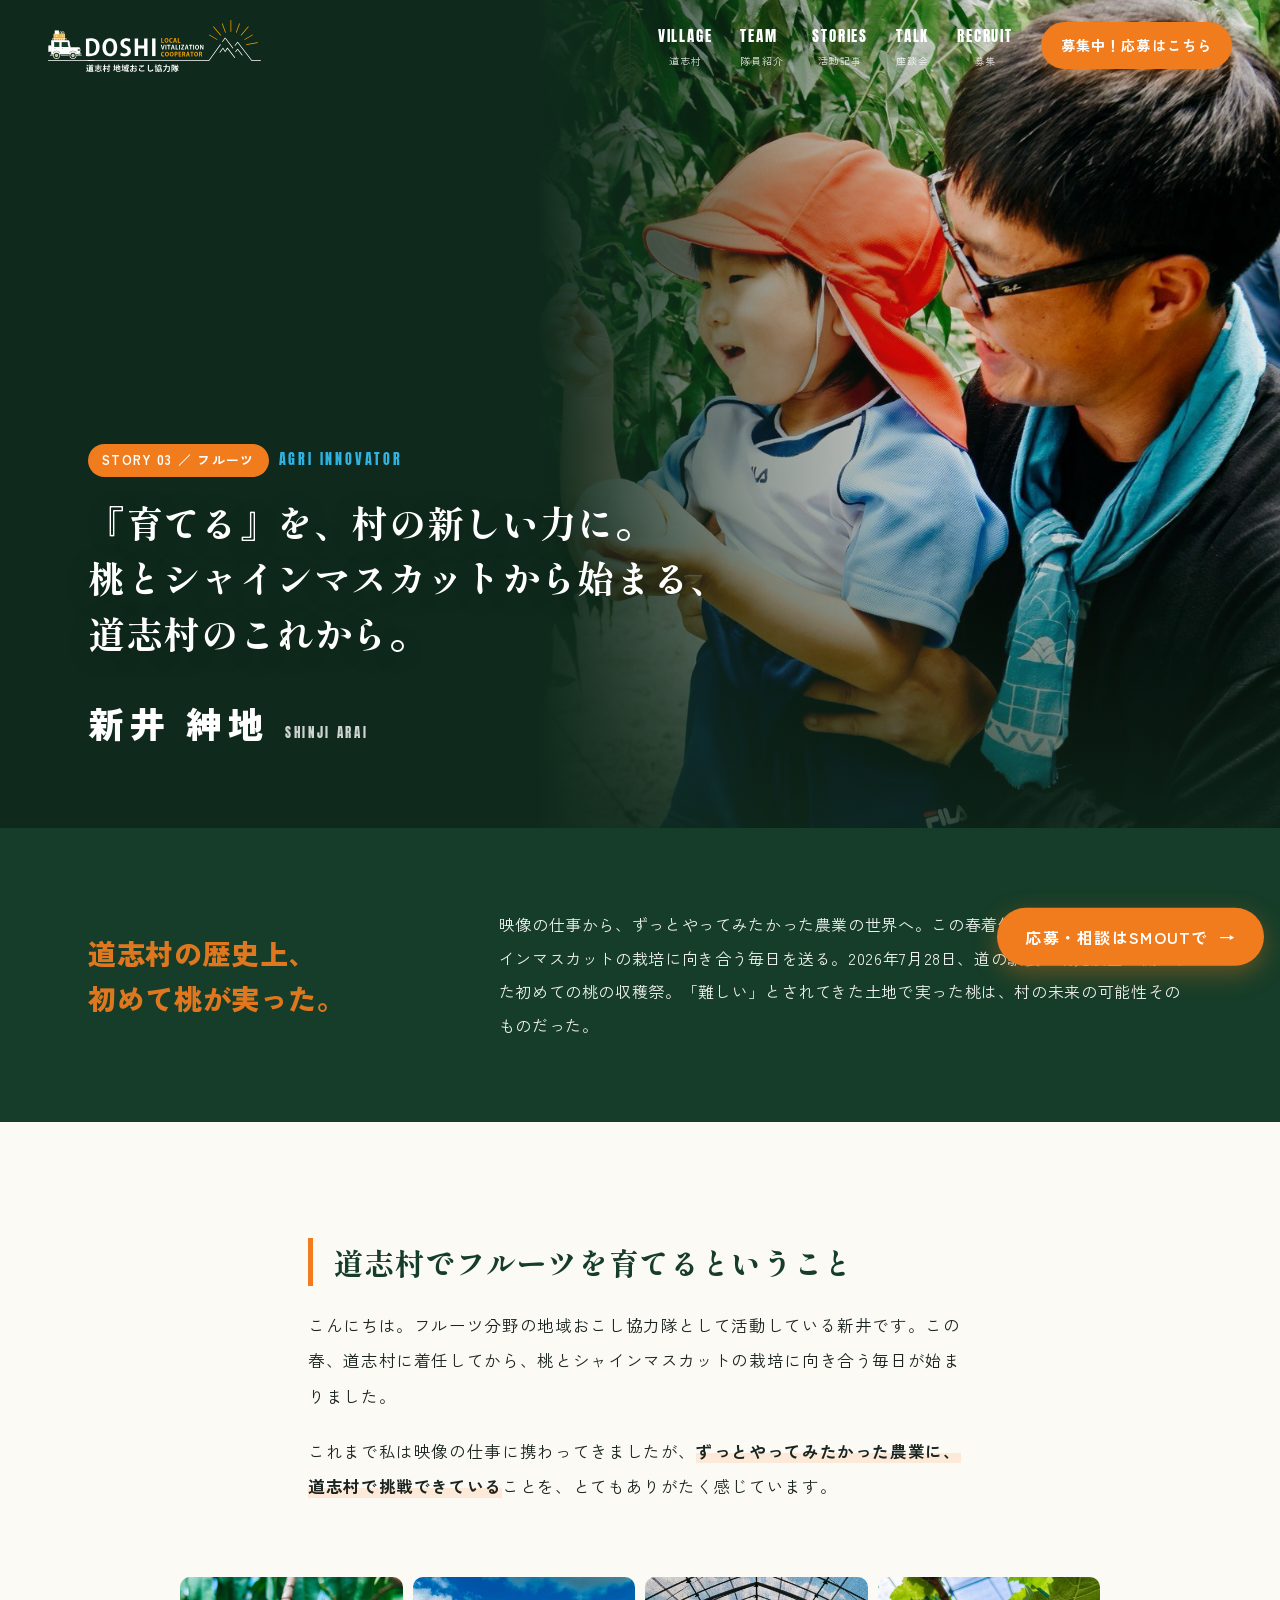
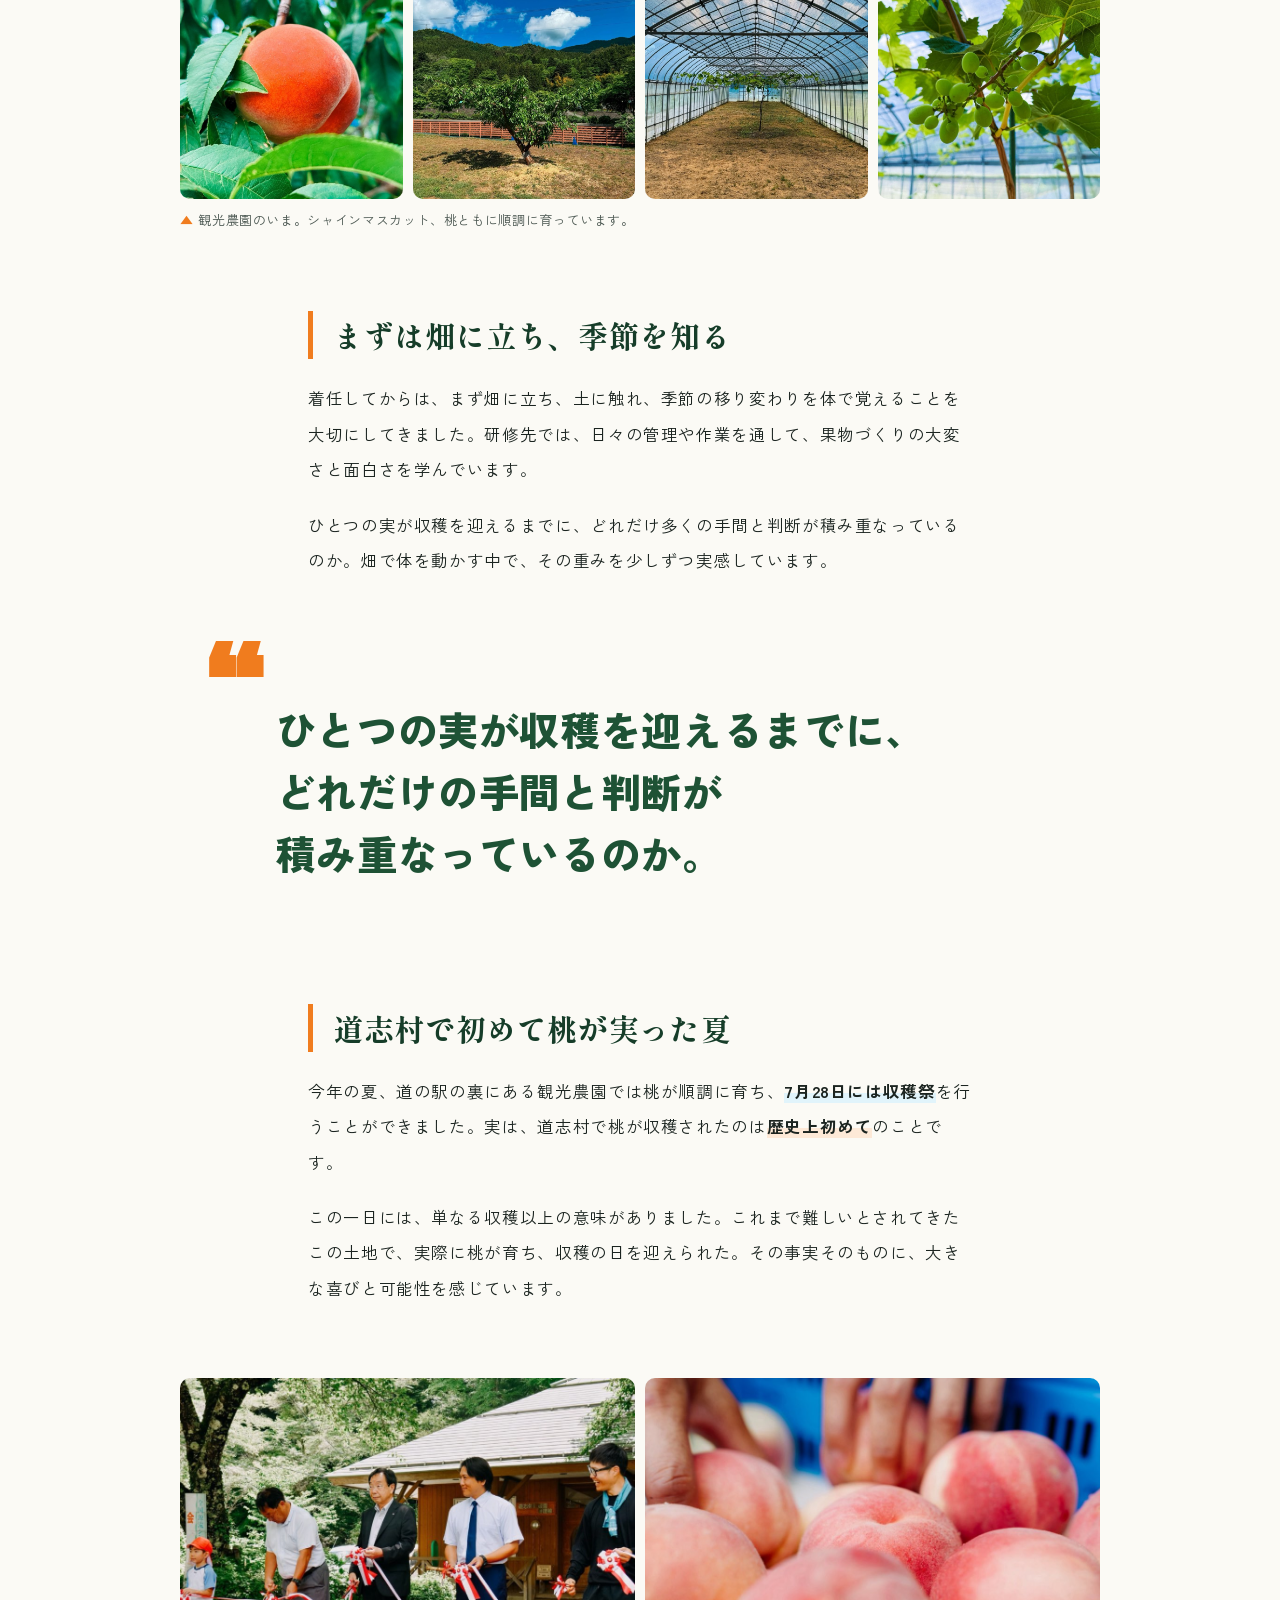
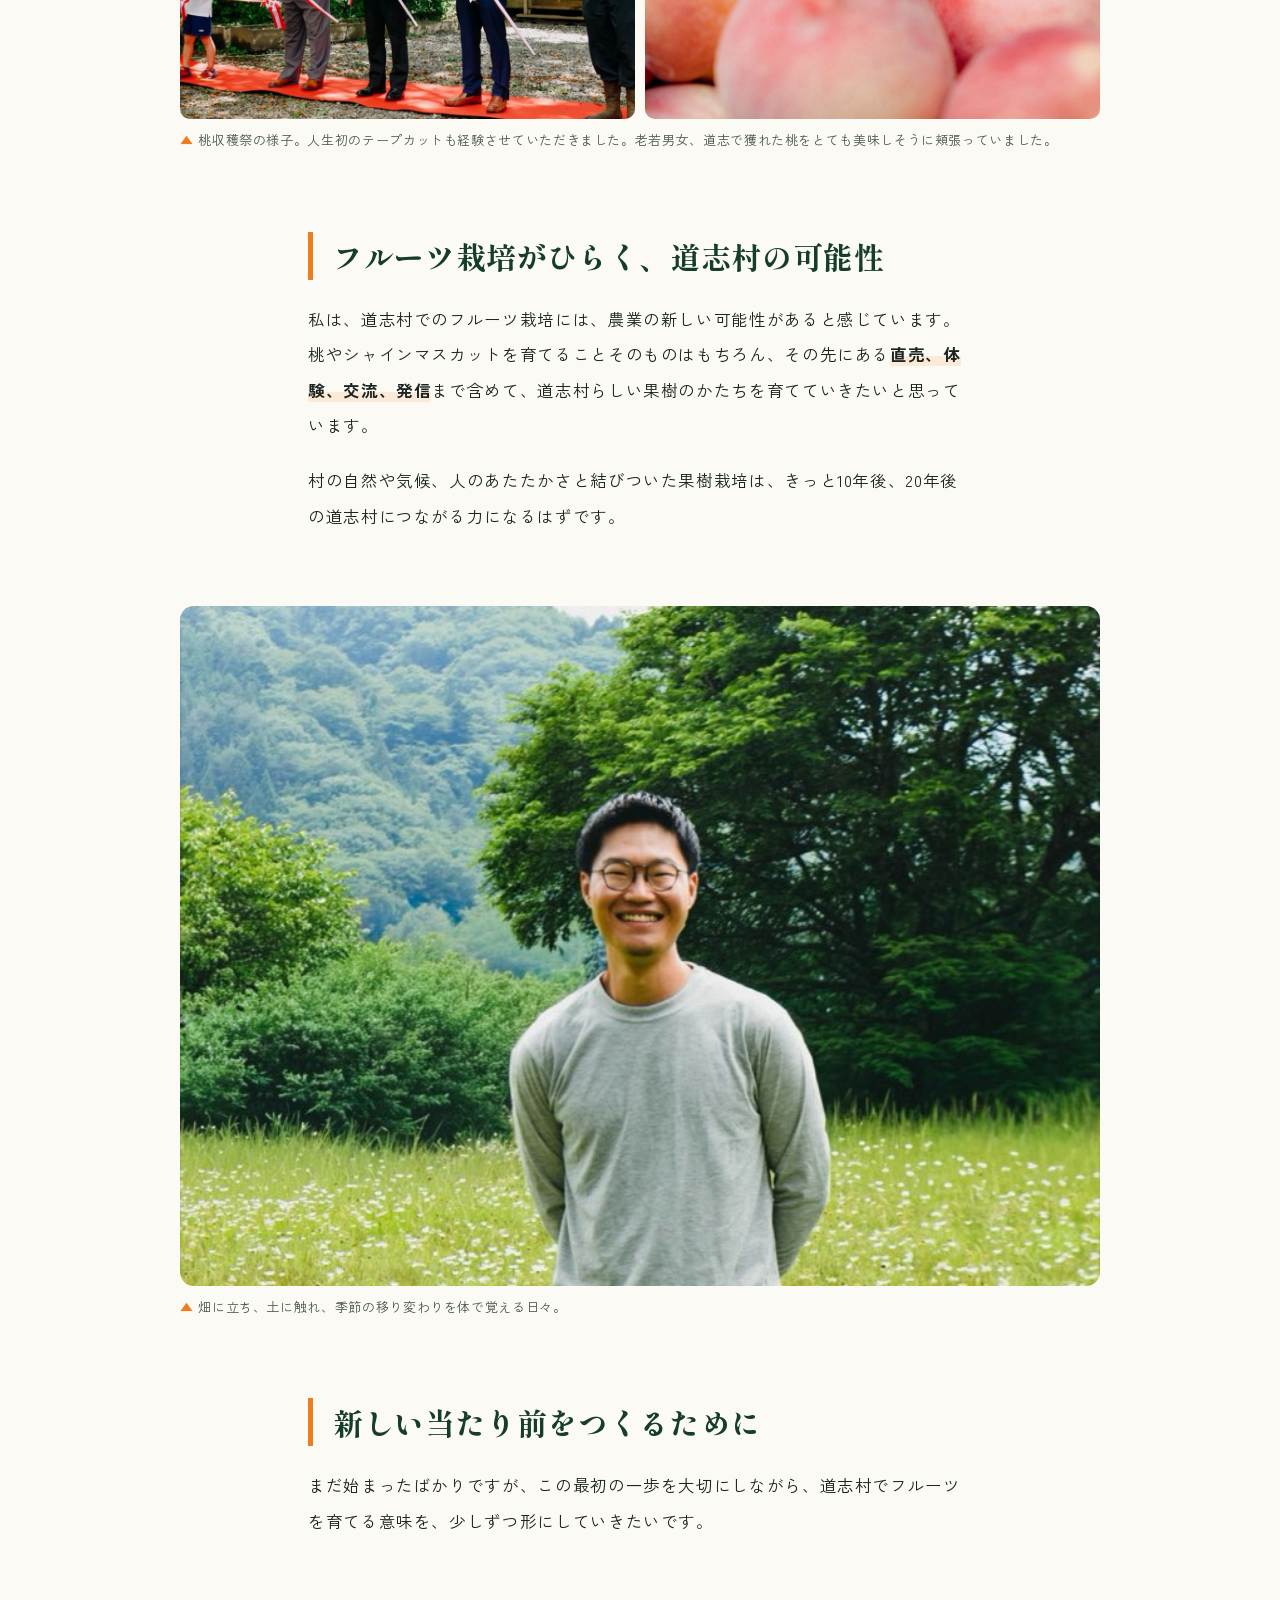
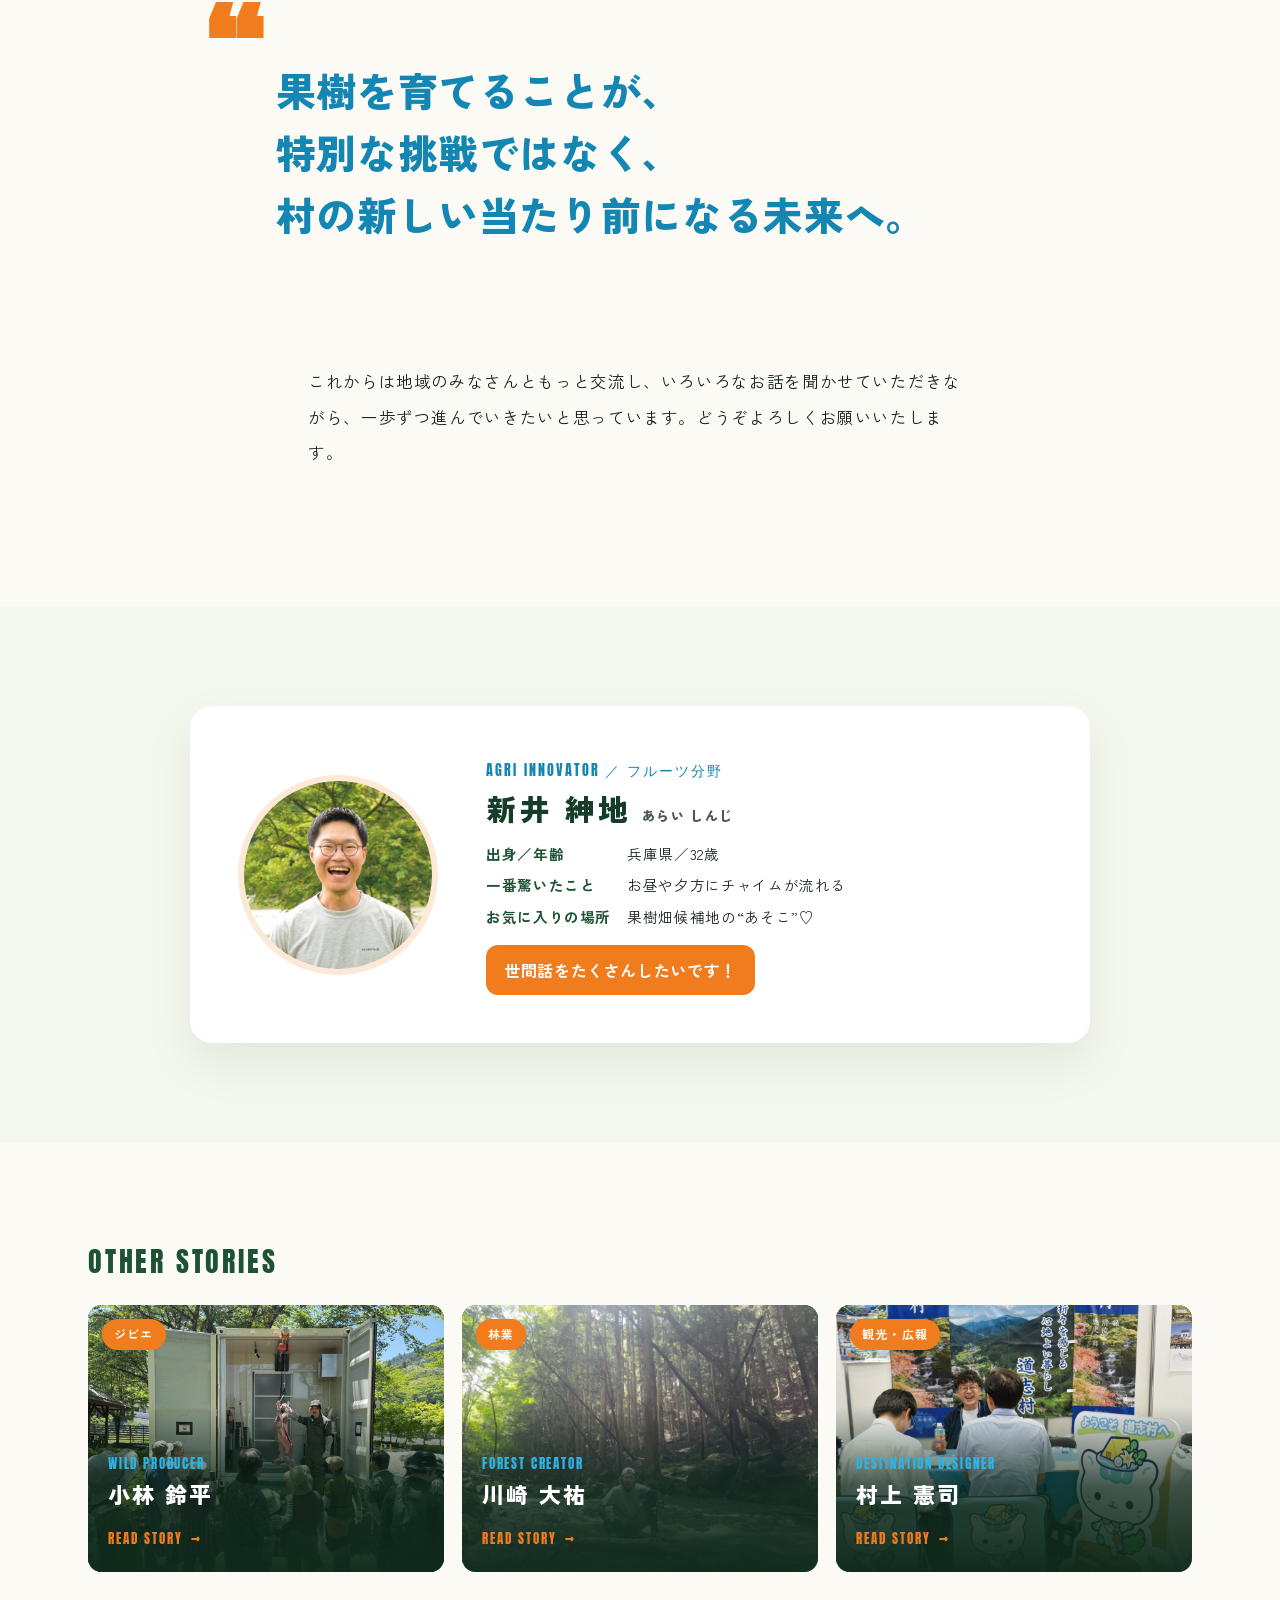
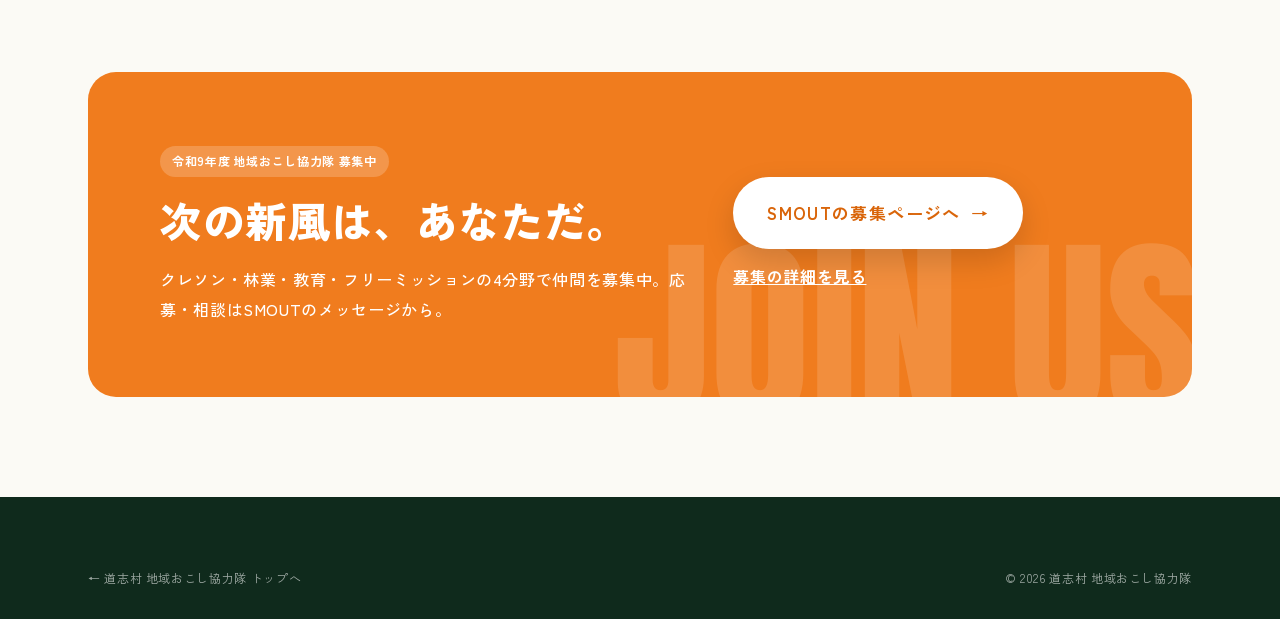
==== stories/arai.html @ e68f3089 "Initial commit" ====
<!doctype html>
<html lang="ja">
<head>
<meta charset="utf-8">
<meta name="viewport" content="width=device-width, initial-scale=1">
<title>『育てる』を、村の新しい力に。｜新井紳地｜道志村 地域おこし協力隊</title>
<meta name="description" content="フルーツ分野の地域おこし協力隊・新井紳地。道志村の歴史上初めて桃が実った夏と、果樹がひらく村のこれから。">
<meta property="og:image" content="../assets/img/ar-kid.jpg">
<link rel="icon" href="../assets/img/favicon.svg" type="image/svg+xml">
<link rel="icon" href="../assets/img/favicon-32.png" sizes="32x32" type="image/png">
<link rel="apple-touch-icon" href="../assets/img/apple-touch-icon.png">
<link rel="preconnect" href="https://fonts.googleapis.com">
<link rel="preconnect" href="https://fonts.gstatic.com" crossorigin>
<link href="https://fonts.googleapis.com/css2?family=Anton&family=Dela+Gothic+One&family=Shippori+Mincho+B1:wght@700;800&family=Zen+Kaku+Gothic+New:wght@400;500;700;900&display=swap" rel="stylesheet">
<link rel="stylesheet" href="../assets/css/style.css?v=24">
</head>
<body>

<header class="site-header">
  <a href="../index.html" class="logo" aria-label="道志村 地域おこし協力隊 トップへ">
    <img class="logo-img logo-white" src="../assets/img/logo-white.svg" alt="DOSHI 道志村 地域おこし協力隊"><img class="logo-img logo-color" src="../assets/img/logo.svg" alt="" aria-hidden="true">
  </a>
  <nav class="nav" aria-label="メインメニュー">
    <a class="nav-link" href="../index.html#village">VILLAGE<small>道志村</small></a>
    <a class="nav-link" href="../index.html#team">TEAM<small>隊員紹介</small></a>
    <a class="nav-link" href="../index.html#stories">STORIES<small>活動記事</small></a>
    <a class="nav-link" href="../index.html#talk">TALK<small>座談会</small></a>
    <a class="nav-link" href="../index.html#recruit">RECRUIT<small>募集</small></a>
    <a class="btn btn-orange btn-sm" href="https://smout.jp/plans/29653" target="_blank" rel="noopener">募集中！応募はこちら</a>
  </nav>
  <button class="nav-toggle" aria-label="メニューを開く" aria-expanded="false"><span></span><span></span><span></span></button>
</header>

<main>
  <section class="a-hero is-portrait">
    <img src="../assets/img/ar-kid.jpg" alt="桃の収穫祭で園児を抱っこし、一緒に桃を収穫する新井紳地" style="object-position:100% 30%">
    <div class="container">
      <div class="a-cat"><span>STORY 03 ／ フルーツ</span><em>AGRI INNOVATOR</em></div>
      <h1 class="a-title">『育てる』を、村の新しい力に。<br>桃とシャインマスカットから始まる、<br>道志村のこれから。</h1>
      <div class="a-name"><b>新井 紳地</b><small>SHINJI ARAI</small></div>
    </div>
  </section>

  <section class="a-lead">
    <div class="container">
      <p class="catch">道志村の歴史上、<br>初めて桃が実った。</p>
      <p>映像の仕事から、ずっとやってみたかった農業の世界へ。この春着任した新井は、桃とシャインマスカットの栽培に向き合う毎日を送る。2026年7月28日、道の駅裏の観光農園で開かれた初めての桃の収穫祭。「難しい」とされてきた土地で実った桃は、村の未来の可能性そのものだった。</p>
    </div>
  </section>

  <article class="a-body">
    <div class="a-wrap">
      <h2>道志村でフルーツを育てるということ</h2>
      <p>こんにちは。フルーツ分野の地域おこし協力隊として活動している新井です。この春、道志村に着任してから、桃とシャインマスカットの栽培に向き合う毎日が始まりました。</p>
      <p>これまで私は映像の仕事に携わってきましたが、<strong>ずっとやってみたかった農業に、道志村で挑戦できている</strong>ことを、とてもありがたく感じています。</p>

      <div class="a-grid">
        <div class="g g4">
          <img loading="lazy" src="../assets/img/ar-peach.jpg" alt="枝に実った桃">
          <img loading="lazy" src="../assets/img/ar-orchard.jpg" alt="観光農園の桃の木">
          <img loading="lazy" src="../assets/img/ar-house.jpg" alt="シャインマスカットのビニールハウス">
          <img loading="lazy" src="../assets/img/ar-grape.jpg" alt="青いシャインマスカットの房">
        </div>
        <figcaption>観光農園のいま。シャインマスカット、桃ともに順調に育っています。</figcaption>
      </div>

      <h2>まずは畑に立ち、季節を知る</h2>
      <p>着任してからは、まず畑に立ち、土に触れ、季節の移り変わりを体で覚えることを大切にしてきました。研修先では、日々の管理や作業を通して、果物づくりの大変さと面白さを学んでいます。</p>
      <p>ひとつの実が収穫を迎えるまでに、どれだけ多くの手間と判断が積み重なっているのか。畑で体を動かす中で、その重みを少しずつ実感しています。</p>

      <p class="pull">ひとつの実が収穫を迎えるまでに、<br>どれだけの手間と判断が<br>積み重なっているのか。</p>

      <h2>道志村で初めて桃が実った夏</h2>
      <p>今年の夏、道の駅の裏にある観光農園では桃が順調に育ち、<span class="blue-mark">7月28日には収穫祭</span>を行うことができました。実は、道志村で桃が収穫されたのは<strong>歴史上初めて</strong>のことです。</p>
      <p>この一日には、単なる収穫以上の意味がありました。これまで難しいとされてきたこの土地で、実際に桃が育ち、収穫の日を迎えられた。その事実そのものに、大きな喜びと可能性を感じています。</p>

      <div class="a-grid">
        <div class="g g2">
          <img loading="lazy" src="../assets/img/ar-tape.jpg" alt="桃収穫祭のテープカット">
          <img loading="lazy" src="../assets/img/ar-peaches.jpg" alt="収穫された桃">
        </div>
        <figcaption>桃収穫祭の様子。人生初のテープカットも経験させていただきました。老若男女、道志で獲れた桃をとても美味しそうに頬張っていました。</figcaption>
      </div>

      <h2>フルーツ栽培がひらく、道志村の可能性</h2>
      <p>私は、道志村でのフルーツ栽培には、農業の新しい可能性があると感じています。桃やシャインマスカットを育てることそのものはもちろん、その先にある<strong>直売、体験、交流、発信</strong>まで含めて、道志村らしい果樹のかたちを育てていきたいと思っています。</p>
      <p>村の自然や気候、人のあたたかさと結びついた果樹栽培は、きっと10年後、20年後の道志村につながる力になるはずです。</p>

      <figure class="a-fig">
        <img loading="lazy" src="../assets/img/ar-field.jpg" alt="草原に立ち笑顔を見せる新井" style="object-position:50% 4%">
        <figcaption>畑に立ち、土に触れ、季節の移り変わりを体で覚える日々。</figcaption>
      </figure>

      <h2>新しい当たり前をつくるために</h2>
      <p>まだ始まったばかりですが、この最初の一歩を大切にしながら、道志村でフルーツを育てる意味を、少しずつ形にしていきたいです。</p>

      <p class="pull blue">果樹を育てることが、<br>特別な挑戦ではなく、<br>村の新しい当たり前になる未来へ。</p>

      <p>これからは地域のみなさんともっと交流し、いろいろなお話を聞かせていただきながら、一歩ずつ進んでいきたいと思っています。どうぞよろしくお願いいたします。</p>
    </div>
  </article>

  <section class="a-profile">
    <div class="container">
      <div class="a-profile-card reveal">
        <img loading="lazy" src="../assets/img/p-arai.jpg" alt="新井紳地">
        <div>
          <span class="role">AGRI INNOVATOR ／ フルーツ分野</span>
          <h3>新井 紳地<small>あらい しんじ</small></h3>
          <dl>
            <dt>出身／年齢</dt><dd>兵庫県／32歳</dd>
            <dt>一番驚いたこと</dt><dd>お昼や夕方にチャイムが流れる</dd>
            <dt>お気に入りの場所</dt><dd>果樹畑候補地の“あそこ”♡</dd>
          </dl>
          <span class="msg">世間話をたくさんしたいです！</span>
        </div>
      </div>
    </div>
  </section>

  <section class="a-next">
    <div class="container">
      <h2>OTHER STORIES</h2>
      <div class="a-next-grid">
        <a class="member" href="kobayashi.html"><div class="member-photo"><img loading="lazy" src="../assets/img/kb-tour.jpg" alt=""></div><span class="member-field">ジビエ</span><div class="member-info"><div class="member-role">WILD PRODUCER</div><h3 class="member-name" style="font-size:22px">小林 鈴平</h3><span class="member-more">READ STORY</span></div></a>
        <a class="member" href="kawasaki.html"><div class="member-photo"><img loading="lazy" src="../assets/img/kw-river.jpg" alt=""></div><span class="member-field">林業</span><div class="member-info"><div class="member-role">FOREST CREATOR</div><h3 class="member-name" style="font-size:22px">川崎 大祐</h3><span class="member-more">READ STORY</span></div></a>
        <a class="member" href="murakami.html"><div class="member-photo"><img loading="lazy" src="../assets/img/mk-booth.jpg" alt=""></div><span class="member-field">観光・広報</span><div class="member-info"><div class="member-role">DESTINATION DESIGNER</div><h3 class="member-name" style="font-size:22px">村上 憲司</h3><span class="member-more">READ STORY</span></div></a>
      </div>
      <div class="cta">
        <div>
          <span class="smout-chip">令和9年度 地域おこし協力隊 募集中</span>
          <h2 style="margin-top:14px">次の新風は、あなただ。</h2>
          <p>クレソン・林業・教育・フリーミッションの4分野で仲間を募集中。応募・相談はSMOUTのメッセージから。</p>
        </div>
        <div class="cta-actions">
          <a class="btn btn-white" href="https://smout.jp/plans/29653" target="_blank" rel="noopener">SMOUTの募集ページへ <span class="arrow">→</span></a>
          <a href="../index.html#recruit" style="font-weight:700;text-decoration:underline">募集の詳細を見る</a>
        </div>
      </div>
    </div>
  </section>
</main>

<footer class="site-footer">
  <div class="container">
    <div class="copy" style="margin-top:0;border-top:0;padding-top:0"><a href="../index.html">← 道志村 地域おこし協力隊 トップへ</a><span>&copy; 2026 道志村 地域おこし協力隊</span></div>
  </div>
</footer>

<a class="btn btn-orange float-cta" href="https://smout.jp/plans/29653" target="_blank" rel="noopener">応募・相談はSMOUTで <span class="arrow">→</span></a>
<script src="../assets/js/main.js?v=2"></script>
</body>
</html>
---- assets/css/style.css ----
/* ==========================================================
   道志村 地域おこし協力隊 — DOSHI LOCAL VITALIZATION COOPERATOR
   Main: forest green / Accent: orange / Point: water blue
   ========================================================== */
:root {
  --green-900: #0f2a1c;
  --green-800: #163d29;
  --green-700: #1e5235;
  --green-600: #2a6b45;
  --green-400: #6fa45a;
  --green-100: #e8f0e1;
  --green-50: #f4f8ef;
  --orange: #f07c1e;
  --orange-dark: #d9650a;
  --orange-soft: #fde9d7;
  --blue: #2fb3e3;
  --blue-dark: #1386b3;
  --blue-soft: #e1f4fb;
  --ink: #1b2420;
  --ink-soft: #4b5751;
  --paper: #fbfaf5;
  --white: #ffffff;
  --line: rgba(30, 82, 53, 0.15);

  --ff-body: "Zen Kaku Gothic New", "Hiragino Sans", "Noto Sans JP", sans-serif;
  --ff-impact: "Dela Gothic One", "Zen Kaku Gothic New", sans-serif;
  --ff-heavy: "Zen Kaku Gothic New", "Hiragino Sans", sans-serif;
  --ff-mincho: "Shippori Mincho B1", "Hiragino Mincho ProN", serif;
  --ff-en: "Anton", "Oswald", Impact, sans-serif;

  --max: 1200px;
  --gutter: clamp(16px, 4vw, 48px);
  --radius: 14px;
}

*, *::before, *::after { box-sizing: border-box; }
html { scroll-behavior: smooth; -webkit-text-size-adjust: 100%; }
body {
  margin: 0;
  font-family: var(--ff-body);
  color: var(--ink);
  background: var(--paper);
  line-height: 1.9;
  font-size: 16px;
  letter-spacing: 0.04em;
  overflow-x: hidden;
}
img { max-width: 100%; display: block; }
a { color: inherit; text-decoration: none; }
p { margin: 0 0 1.2em; }
h1, h2, h3, h4 { margin: 0; line-height: 1.35; font-weight: 700; word-break: auto-phrase; }
.sr-only { position: absolute; width: 1px; height: 1px; overflow: hidden; clip: rect(0 0 0 0); }

.container { width: 100%; max-width: var(--max); margin: 0 auto; padding: 0 var(--gutter); }

/* ---------- Header ---------- */
.site-header {
  position: fixed; inset: 0 0 auto 0; z-index: 50;
  display: flex; align-items: center; justify-content: space-between;
  padding: 18px var(--gutter);
  color: var(--white);
  transition: background .35s, padding .35s, color .35s, box-shadow .35s;
}
.site-header.is-solid, .site-header.is-light {
  background: rgba(251, 250, 245, 0.94);
  backdrop-filter: blur(10px);
  color: var(--green-800);
  padding-top: 10px; padding-bottom: 10px;
  box-shadow: 0 1px 0 var(--line);
}
.logo { display: flex; align-items: center; gap: 10px; line-height: 1; }
.logo-img { height: 52px; width: auto; flex: none; transition: height .35s; }
.logo-color { display: none; }
.site-header.is-solid .logo-white { display: none; }
.site-header.is-solid .logo-color { display: block; }
.site-header.is-solid .logo-img { height: 44px; }
.nav-open .site-header .logo-white { display: block; }
.nav-open .site-header .logo-color { display: none; }
.site-footer .logo-img { height: 64px; }

.nav { display: flex; align-items: center; gap: 28px; }
.nav a.nav-link {
  font-family: var(--ff-en); font-size: 15px; letter-spacing: 0.12em; position: relative; padding: 4px 0;
}
.nav a.nav-link small { display: block; font-family: var(--ff-body); font-size: 10px; letter-spacing: 0.1em; opacity: .8; text-align: center; }
.nav a.nav-link::after {
  content: ""; position: absolute; left: 0; right: 0; bottom: -2px; height: 2px;
  background: var(--orange); transform: scaleX(0); transition: transform .3s; transform-origin: left;
}
.nav a.nav-link:hover::after { transform: scaleX(1); }

.btn {
  display: inline-flex; align-items: center; justify-content: center; gap: 10px;
  font-weight: 700; letter-spacing: 0.08em; border-radius: 999px;
  padding: 14px 28px; transition: transform .25s, background .25s, box-shadow .25s; cursor: pointer; border: 0;
}
.btn-orange { background: var(--orange); color: var(--white); box-shadow: 0 8px 24px rgba(240, 124, 30, .35); }
.btn-orange:hover { background: var(--orange-dark); transform: translateY(-2px); }
.btn-ghost { border: 2px solid currentColor; }
.btn-ghost:hover { background: rgba(255,255,255,.12); transform: translateY(-2px); }
.btn-sm { padding: 10px 20px; font-size: 14px; }
.btn .arrow { transition: transform .25s; }
.btn:hover .arrow { transform: translateX(4px); }

.nav-toggle { display: none; background: none; border: 0; color: inherit; width: 44px; height: 44px; position: relative; cursor: pointer; }
.nav-toggle span { position: absolute; left: 10px; right: 10px; height: 2px; background: currentColor; transition: transform .3s, opacity .3s; }
.nav-toggle span:nth-child(1) { top: 15px; }
.nav-toggle span:nth-child(2) { top: 21px; }
.nav-toggle span:nth-child(3) { top: 27px; }
.nav-open .nav-toggle span:nth-child(1) { transform: translateY(6px) rotate(45deg); }
.nav-open .nav-toggle span:nth-child(2) { opacity: 0; }
.nav-open .nav-toggle span:nth-child(3) { transform: translateY(-6px) rotate(-45deg); }

/* ---------- Hero ---------- */
.hero {
  position: relative; min-height: 100vh; min-height: 100svh; color: var(--white);
  display: flex; align-items: flex-end; overflow: hidden; background: var(--green-900);
}
.hero-bg { position: absolute; inset: 0; }
.hero-bg img { width: 100%; height: 100%; object-fit: cover; object-position: 50% 40%; transform: scale(1.08); animation: heroZoom 14s ease-out forwards; }
@keyframes heroZoom { to { transform: scale(1); } }
@media (min-width: 901px) {
  .hero-bg { left: 0; right: -24%; }
  .hero-bg img { object-position: 50% 30%; }
}
.hero::after {
  content: ""; position: absolute; inset: 0;
  background:
    linear-gradient(90deg, rgba(15,42,28,.9) 0%, rgba(15,42,28,.55) 30%, rgba(15,42,28,0) 55%),
    linear-gradient(180deg, rgba(15,42,28,.55) 0%, rgba(15,42,28,0) 28%),
    linear-gradient(0deg, rgba(15,42,28,.92) 0%, rgba(15,42,28,.35) 45%, rgba(15,42,28,0) 70%);
}
.hero-inner { position: relative; z-index: 2; width: 100%; max-width: var(--max); margin: 0 auto; padding: 0 var(--gutter) clamp(56px, 9vh, 110px); }
.hero-eyebrow { display: inline-flex; align-items: center; gap: 12px; font-family: var(--ff-en); letter-spacing: .2em; font-size: 14px; color: var(--white); margin-bottom: 18px; }
.hero-eyebrow::before { content: ""; width: 40px; height: 2px; background: var(--orange); }
.hero-title {
  font-family: var(--ff-impact); font-weight: 400;
  font-size: clamp(48px, 9vw, 124px); line-height: 1.05; letter-spacing: 0.02em;
  text-shadow: 0 4px 30px rgba(0,0,0,.35);
}
.hero-title .accent { color: var(--orange); }
.hero-title .line { display: block; overflow: hidden; }
.hero-title .line > span { display: inline-block; transform: translateY(110%); animation: lineUp 1s cubic-bezier(.2,.8,.2,1) forwards; }
.hero-title .line:nth-child(2) > span { animation-delay: .15s; }
@keyframes lineUp { to { transform: translateY(0); } }
.hero-lead { margin-top: 22px; font-size: clamp(15px, 1.6vw, 19px); font-weight: 700; max-width: 640px; line-height: 2; opacity: 0; animation: fadeIn 1s .7s forwards; }
.hero-actions { margin-top: 30px; display: flex; flex-wrap: wrap; gap: 14px; opacity: 0; animation: fadeIn 1s .9s forwards; }
@keyframes fadeIn { to { opacity: 1; } }
.hero-roles {
  position: absolute; right: var(--gutter); top: 50%; transform: translateY(-50%); z-index: 2;
  writing-mode: vertical-rl; font-family: var(--ff-en); letter-spacing: .3em; font-size: 13px; opacity: .85;
}
.hero-scroll {
  position: absolute; left: 50%; bottom: 18px; z-index: 2; transform: translateX(-50%);
  font-family: var(--ff-en); font-size: 11px; letter-spacing: .3em; display: flex; flex-direction: column; align-items: center; gap: 8px; opacity: .8;
}
.hero-scroll::after { content: ""; width: 1px; height: 42px; background: linear-gradient(var(--white), transparent); animation: scrollLine 2s infinite; transform-origin: top; }
@keyframes scrollLine { 0% { transform: scaleY(0); } 50% { transform: scaleY(1); } 100% { transform: scaleY(1); opacity: 0; } }

/* ---------- Marquee ---------- */
.marquee { background: var(--orange); color: var(--white); overflow: hidden; padding: 14px 0; white-space: nowrap; }
.marquee-track { display: inline-flex; gap: 48px; animation: marquee 30s linear infinite; font-family: var(--ff-en); font-size: clamp(22px, 3vw, 34px); letter-spacing: .08em; }
.marquee-track span { display: inline-flex; align-items: center; gap: 48px; }
.marquee-track span::after { content: "✦"; font-size: .6em; color: var(--green-800); }
@keyframes marquee { to { transform: translateX(-50%); } }

/* ---------- Section commons ---------- */
.section { padding: clamp(80px, 12vw, 160px) 0; position: relative; }
.section-dark { background: var(--green-800); color: var(--white); }
.section-green { background: var(--green-50); }
.sec-head { margin-bottom: clamp(40px, 6vw, 72px); }
.sec-label {
  font-family: var(--ff-en); font-size: clamp(56px, 11vw, 150px); line-height: .9; letter-spacing: .02em;
  color: transparent; -webkit-text-stroke: 1.5px var(--green-600); display: block; margin-bottom: 10px;
}
.section-dark .sec-label { -webkit-text-stroke-color: rgba(255,255,255,.4); }
.sec-title { font-family: var(--ff-impact); font-weight: 400; font-size: clamp(26px, 4vw, 46px); line-height: 1.4; }
.sec-title em { font-style: normal; color: var(--orange); }
.sec-title .blue { color: var(--blue); }
.sec-desc { margin-top: 18px; max-width: 720px; color: var(--ink-soft); font-size: 16px; }
.section-dark .sec-desc, .team-section .sec-desc, .talk .sec-desc { color: rgba(255,255,255,.85); }
.team-section .sec-label, .talk .sec-label { -webkit-text-stroke-color: rgba(111,164,90,.6); }

/* reveal */
.reveal { opacity: 0; transform: translateY(40px); transition: opacity 1s cubic-bezier(.2,.8,.2,1), transform 1s cubic-bezier(.2,.8,.2,1); }
.reveal.is-in { opacity: 1; transform: none; }
.reveal-d1 { transition-delay: .1s; } .reveal-d2 { transition-delay: .2s; } .reveal-d3 { transition-delay: .3s; }

/* ---------- Intro / Concept ---------- */
.concept { display: grid; grid-template-columns: 1.1fr 1fr; gap: clamp(32px, 6vw, 90px); align-items: center; }
.concept-photo { position: relative; }
.concept-photo img { border-radius: var(--radius); aspect-ratio: 4/5; object-fit: cover; width: 100%; }
.concept-photo .tag {
  position: absolute; left: -14px; bottom: 30px; background: var(--blue); color: var(--white);
  font-family: var(--ff-en); letter-spacing: .12em; padding: 10px 18px; font-size: 15px; border-radius: 4px;
}
.concept-text .big { font-family: var(--ff-mincho); font-weight: 800; font-size: clamp(22px, 2.5vw, 32px); line-height: 1.7; margin-bottom: 28px; color: var(--green-800); }
.concept-text .big .hl { background: linear-gradient(transparent 62%, var(--orange-soft) 62%); }

/* ---------- Numbers ---------- */
.numbers { display: grid; grid-template-columns: repeat(3, 1fr); gap: 2px; margin-top: clamp(56px, 8vw, 96px); background: var(--line); border-radius: var(--radius); overflow: hidden; }
.num { background: var(--white); padding: 34px 24px; text-align: center; }
.num-val { font-family: var(--ff-en); font-size: clamp(44px, 6vw, 72px); line-height: 1; color: var(--green-700); }
.num-val small { font-family: var(--ff-body); font-weight: 700; font-size: .3em; margin-left: 4px; color: var(--ink); }
.num-val.blue { color: var(--blue); }
.num-val.orange { color: var(--orange); }
.num-label { margin-top: 10px; font-weight: 700; font-size: 14px; }
.num-note { font-size: 12px; color: var(--ink-soft); line-height: 1.6; margin-top: 4px; }

/* ---------- Charm cards ---------- */
.charms { display: grid; grid-template-columns: repeat(4, 1fr); gap: 18px; }
.charm { position: relative; border-radius: var(--radius); overflow: hidden; aspect-ratio: 3/4.2; color: var(--white); isolation: isolate; }
.charm img { position: absolute; inset: 0; width: 100%; height: 100%; object-fit: cover; transition: transform 1.2s cubic-bezier(.2,.8,.2,1); z-index: -2; }
.charm::after { content: ""; position: absolute; inset: 0; background: linear-gradient(0deg, rgba(10,30,20,.9), rgba(10,30,20,0) 60%); z-index: -1; }
.charm:hover img { transform: scale(1.08); }
.charm-body { position: absolute; left: 0; right: 0; bottom: 0; padding: 22px; }
.charm-no { font-family: var(--ff-en); color: var(--orange); letter-spacing: .1em; font-size: 14px; }
.charm h3 { font-family: var(--ff-heavy); font-weight: 900; font-size: 22px; margin: 4px 0 8px; }
.charm p { font-size: 13px; line-height: 1.75; margin: 0; opacity: .9; }
.charm.is-water .charm-no { color: var(--blue); }

/* ---------- Program (協力隊とは) ---------- */
.about-program { display: grid; grid-template-columns: 1fr 1fr; gap: 40px; align-items: center; background: var(--white); border-radius: 20px; padding: clamp(28px, 5vw, 56px); border: 1px solid var(--line); margin-top: clamp(56px, 8vw, 90px); }
.about-program h3 { font-family: var(--ff-heavy); font-weight: 900; font-size: clamp(22px, 2.6vw, 30px); color: var(--green-700); margin-bottom: 16px; }
.about-program ul { list-style: none; padding: 0; margin: 0; display: grid; gap: 12px; }
.about-program li { display: flex; gap: 14px; align-items: flex-start; background: var(--green-50); padding: 14px 18px; border-radius: 10px; font-size: 15px; line-height: 1.7; }
.about-program li b { font-family: var(--ff-en); color: var(--orange); font-size: 22px; line-height: 1; flex: none; width: 34px; }

/* ---------- Team ---------- */
.team-section { background: var(--green-900); color: var(--white); overflow: hidden; }
.team-grid { display: grid; grid-template-columns: repeat(4, 1fr); gap: 18px; }
.member {
  position: relative; border-radius: var(--radius); overflow: hidden; background: var(--green-800); color: var(--white); isolation: isolate; display: block;
  transition: transform .5s cubic-bezier(.2,.8,.2,1);
}
.member:hover { transform: translateY(-8px); }
.member-photo { aspect-ratio: 3/4; overflow: hidden; position: relative; }
.member-photo img { width: 100%; height: 100%; object-fit: cover; transition: transform 1s cubic-bezier(.2,.8,.2,1), filter .6s; filter: saturate(.92); }
.member:hover .member-photo img { transform: scale(1.06); filter: saturate(1.1); }
.member-photo::after { content: ""; position: absolute; inset: 0; background: linear-gradient(0deg, rgba(15,42,28,.98) 0%, rgba(15,42,28,.75) 32%, rgba(15,42,28,0) 62%); }
.member-field {
  position: absolute; top: 14px; left: 14px; z-index: 2; background: var(--orange); color: var(--white);
  font-size: 12px; font-weight: 700; padding: 4px 12px; border-radius: 999px; letter-spacing: .1em;
}
.member-info { position: absolute; left: 0; right: 0; bottom: 0; z-index: 2; padding: 20px; }
.member-role { font-family: var(--ff-en); font-size: 13px; letter-spacing: .14em; color: var(--blue); }
.member-name { font-family: var(--ff-heavy); font-weight: 900; font-size: 30px; margin: 2px 0 6px; letter-spacing: .1em; }
.member-name small { display: block; font-family: var(--ff-en); font-size: 12px; letter-spacing: .2em; opacity: .7; }
.member-catch { font-size: 13px; line-height: 1.7; opacity: .9; margin: 0; }
.member-more { margin-top: 12px; display: inline-flex; gap: 8px; align-items: center; font-family: var(--ff-en); letter-spacing: .15em; font-size: 13px; color: var(--orange); }
.member-more::after { content: "→"; transition: transform .3s; }
.member:hover .member-more::after { transform: translateX(6px); }
.team-band { margin-top: clamp(48px, 6vw, 80px); position: relative; border-radius: 20px; overflow: hidden; }
.team-band img { width: 100%; aspect-ratio: 21/9; object-fit: cover; }
.team-band figcaption { position: absolute; left: 0; bottom: 0; right: 0; padding: 28px; background: linear-gradient(0deg, rgba(15,42,28,.9), transparent); font-weight: 700; }

/* ---------- Profiles (Meet the team table) ---------- */
.profiles { margin-top: clamp(48px, 6vw, 80px); display: grid; grid-template-columns: repeat(2, 1fr); gap: 18px; }
.profile-card { background: rgba(255,255,255,.05); border: 1px solid rgba(255,255,255,.12); border-radius: var(--radius); padding: 24px; display: grid; grid-template-columns: 80px 1fr; gap: 18px; align-items: start; }
.profile-card img { width: 80px; height: 80px; border-radius: 50%; object-fit: cover; border: 3px solid var(--orange); }
.profile-card h4 { font-size: 18px; letter-spacing: .1em; }
.profile-card h4 span { font-size: 12px; font-weight: 400; opacity: .7; margin-left: 8px; }
.profile-card dl { margin: 10px 0 0; display: grid; grid-template-columns: auto 1fr; gap: 4px 12px; font-size: 13px; line-height: 1.7; }
.profile-card dt { color: var(--blue); font-weight: 700; white-space: nowrap; }
.profile-card dd { margin: 0; opacity: .9; }
.profile-card .bubble { grid-column: 1 / -1; background: var(--white); color: var(--green-800); border-radius: 12px; padding: 10px 16px; font-weight: 700; font-size: 14px; position: relative; margin-top: 4px; }
.profile-card .bubble::before { content: ""; position: absolute; left: 30px; top: -8px; border: 8px solid transparent; border-top: 0; border-bottom-color: var(--white); }

/* ---------- Stories ---------- */
.stories { display: grid; gap: clamp(60px, 9vw, 120px); }
.story {
  display: grid; grid-template-columns: 1.15fr 1fr; gap: clamp(28px, 5vw, 70px); align-items: center;
}
.story:nth-child(even) .story-visual { order: 2; }
.story-visual { position: relative; }
.story-visual .main { border-radius: var(--radius); width: 100%; aspect-ratio: 4/3; object-fit: cover; }
.story-visual .sub {
  position: absolute; width: 42%; aspect-ratio: 1; object-fit: cover; border-radius: var(--radius);
  right: -18px; bottom: -36px; border: 6px solid var(--paper); box-shadow: 0 18px 40px rgba(0,0,0,.18);
}
.story:nth-child(even) .story-visual .sub { right: auto; left: -18px; }
.story-no { font-family: var(--ff-en); font-size: clamp(64px, 9vw, 120px); line-height: .8; color: var(--green-100); position: absolute; top: -50px; left: -10px; z-index: -1; }
.story-text { position: relative; }
.story-kicker { display: inline-flex; align-items: center; gap: 10px; font-weight: 700; font-size: 13px; color: var(--orange); letter-spacing: .1em; margin-bottom: 14px; }
.story-kicker::before { content: ""; width: 26px; height: 2px; background: currentColor; }
.story-title { font-family: var(--ff-mincho); font-weight: 800; font-size: clamp(24px, 3vw, 36px); line-height: 1.55; color: var(--green-800); margin-bottom: 18px; }
.story-text p { color: var(--ink-soft); font-size: 15px; }
.story-by { display: flex; align-items: center; gap: 12px; margin: 22px 0 26px; font-weight: 700; }
.story-by img { width: 48px; height: 48px; border-radius: 50%; object-fit: cover; }
.story-by small { display: block; font-family: var(--ff-en); font-weight: 400; color: var(--blue-dark); letter-spacing: .12em; font-size: 12px; }
.link-arrow { display: inline-flex; align-items: center; gap: 12px; font-weight: 700; color: var(--green-700); border-bottom: 2px solid var(--orange); padding-bottom: 6px; }
.link-arrow::after { content: "→"; transition: transform .3s; color: var(--orange); }
.link-arrow:hover::after { transform: translateX(6px); }

/* ---------- Cross talk ---------- */
.talk { position: relative; color: var(--white); overflow: hidden; }
.talk-bg { position: absolute; inset: 0; }
.talk-bg img { width: 100%; height: 100%; object-fit: cover; }
.talk-bg::after { content: ""; position: absolute; inset: 0; background: linear-gradient(180deg, rgba(12,34,23,.55) 0%, rgba(12,34,23,.35) 45%, rgba(12,34,23,.6) 100%); }
.talk .sec-label { -webkit-text-stroke: 1.5px rgba(255,255,255,.6); }
.talk .talk-big, .talk .sec-desc { text-shadow: 0 2px 18px rgba(0,0,0,.55), 0 1px 3px rgba(0,0,0,.4); }
.talk .container { position: relative; }
.talk-cols { display: grid; grid-template-columns: repeat(3, 1fr); gap: 20px; }
.talk-col { background: rgba(15,42,28,.72); backdrop-filter: blur(8px); border: 1px solid rgba(255,255,255,.15); border-radius: var(--radius); padding: 28px; }
.talk-col .theme { font-family: var(--ff-en); color: var(--orange); letter-spacing: .15em; font-size: 14px; }
.talk-col h3 { font-family: var(--ff-heavy); font-weight: 900; font-size: 21px; line-height: 1.5; margin: 6px 0 18px; }
.quote { border-left: 3px solid var(--blue); padding: 2px 0 2px 16px; margin: 0 0 18px; }
.quote h4 { font-size: 14px; color: var(--blue); margin-bottom: 4px; }
.quote p { font-size: 14px; line-height: 1.85; margin: 0; opacity: .92; }
.talk-big { font-family: var(--ff-impact); font-weight: 400; font-size: clamp(28px, 5vw, 60px); line-height: 1.35; margin: 0 0 40px; }
.talk-big em { font-style: normal; color: var(--orange); }

/* ---------- Journal ---------- */
.journal { display: grid; grid-template-columns: 1fr 1.4fr; gap: clamp(32px, 6vw, 80px); align-items: start; }
.journal-list { list-style: none; margin: 0; padding: 0; border-top: 1px solid var(--line); }
.journal-list li { border-bottom: 1px solid var(--line); }
.journal-list a { display: grid; grid-template-columns: 132px 1fr 24px; gap: 18px; padding: 16px 4px; align-items: center; transition: background .3s, padding .3s; }
.journal-list a:hover { background: var(--white); padding-left: 14px; }
.journal-list .thumb { display: block; aspect-ratio: 1.91 / 1; border-radius: 8px; overflow: hidden; background: var(--green-100); }
.journal-list .thumb img { width: 100%; height: 100%; object-fit: cover; transition: transform .6s; }
.journal-list a:hover .thumb img { transform: scale(1.06); }
.journal-list .body { display: flex; flex-wrap: wrap; align-items: center; gap: 4px 10px; }
.journal-list time { font-family: var(--ff-en); letter-spacing: .08em; font-size: 14px; color: var(--green-600); }
.journal-list .new { font-family: var(--ff-en); letter-spacing: .1em; font-size: 11px; color: var(--white); background: var(--orange); border-radius: 4px; padding: 1px 8px; }
.journal-list .t { flex-basis: 100%; font-weight: 700; font-size: 15px; line-height: 1.6; }
.journal-list a::after { content: "↗"; color: var(--orange); font-weight: 700; }
.journal-updated { margin: 12px 0 22px; font-size: 12px; color: var(--ink-soft); text-align: right; }
.sns { display: grid; gap: 12px; margin-top: 28px; }
.sns a { display: flex; align-items: center; gap: 16px; padding: 16px 20px; border-radius: 12px; background: var(--white); border: 1px solid var(--line); transition: transform .3s, border-color .3s; }
.sns a:hover { transform: translateX(6px); border-color: var(--orange); }
.sns svg { width: 30px; height: 30px; flex: none; }
.sns b { display: block; font-family: var(--ff-en); letter-spacing: .1em; font-weight: 400; font-size: 18px; }
.sns small { color: var(--ink-soft); font-size: 12px; }

/* ---------- Gallery strip ---------- */
.strip { display: flex; gap: 12px; overflow: hidden; padding: 0 0 clamp(60px, 8vw, 100px); }
.strip-track { display: flex; gap: 12px; animation: marquee 60s linear infinite; }
.strip img { height: clamp(160px, 22vw, 280px); width: auto; aspect-ratio: 4/3; object-fit: cover; border-radius: 10px; flex: none; }
.strip img.tall { aspect-ratio: 3/4; }

/* ---------- Recruit ---------- */
.recruit-hero { position: relative; color: var(--white); padding: clamp(100px, 14vw, 180px) 0 clamp(80px, 10vw, 120px); overflow: hidden; }
.recruit-hero .bg { position: absolute; inset: 0; }
.recruit-hero .bg img { width: 100%; height: 100%; object-fit: cover; }
.recruit-hero .bg::after { content: ""; position: absolute; inset: 0; background: linear-gradient(100deg, rgba(15,42,28,.92) 0%, rgba(15,42,28,.65) 55%, rgba(19,134,179,.35) 100%); }
.recruit-hero .container { position: relative; }
.recruit-badge { display: inline-flex; align-items: center; gap: 10px; background: var(--orange); color: var(--white); padding: 8px 18px; border-radius: 999px; font-weight: 700; font-size: 14px; letter-spacing: .1em; margin-bottom: 22px; }
.recruit-badge .dot { width: 8px; height: 8px; border-radius: 50%; background: var(--white); animation: blink 1.4s infinite; }
@keyframes blink { 50% { opacity: .2; } }
.recruit-title { font-family: var(--ff-impact); font-weight: 400; font-size: clamp(34px, 6.5vw, 84px); line-height: 1.25; }
.recruit-title .blue { color: var(--blue); }
.recruit-title .orange { color: var(--orange); }
.recruit-lead { font-size: clamp(15px, 1.6vw, 18px); max-width: 720px; margin-top: 24px; font-weight: 500; }
.recruit-meta { display: flex; flex-wrap: wrap; gap: 10px 26px; margin-top: 26px; font-weight: 700; }
.recruit-meta span { display: inline-flex; align-items: center; gap: 8px; }
.recruit-meta span::before { content: ""; width: 8px; height: 8px; background: var(--blue); border-radius: 2px; transform: rotate(45deg); }

.fields { display: grid; grid-template-columns: repeat(4, 1fr); gap: 18px; }
.field { background: var(--white); border-radius: var(--radius); padding: 28px 24px; border-top: 6px solid var(--green-600); box-shadow: 0 10px 30px rgba(15,42,28,.06); display: flex; flex-direction: column; }
.field:nth-child(2) { border-top-color: var(--green-400); }
.field:nth-child(3) { border-top-color: var(--blue); }
.field:nth-child(4) { border-top-color: var(--orange); }
.field-no { font-family: var(--ff-en); font-size: 40px; line-height: 1; color: var(--green-100); }
.field-icon { width: 54px; height: 54px; margin: -6px 0 10px; }
.field h3 { font-family: var(--ff-heavy); font-weight: 900; font-size: 22px; color: var(--green-800); }
.field .place { font-size: 12px; color: var(--blue-dark); font-weight: 700; margin: 4px 0 12px; }
.field p { font-size: 14px; line-height: 1.85; color: var(--ink-soft); margin-bottom: 12px; }
.field .welcome { margin-top: auto; font-size: 12.5px; background: var(--orange-soft); color: #8a4207; padding: 10px 12px; border-radius: 8px; line-height: 1.7; }

.conditions { display: grid; grid-template-columns: 1fr 1fr; gap: 24px; margin-top: clamp(48px, 6vw, 80px); }
.cond-box { background: var(--white); border-radius: 18px; padding: clamp(24px, 3.5vw, 40px); border: 1px solid var(--line); }
.cond-box h3 { font-family: var(--ff-heavy); font-weight: 900; font-size: 22px; color: var(--green-700); margin-bottom: 18px; display: flex; align-items: center; gap: 10px; }
.cond-box h3::before { content: ""; width: 12px; height: 12px; border-radius: 3px; background: var(--orange); }
.cond-table { width: 100%; border-collapse: collapse; font-size: 14px; }
.cond-table th, .cond-table td { padding: 12px 6px; border-bottom: 1px dashed var(--line); text-align: left; vertical-align: top; line-height: 1.75; }
.cond-table th { width: 7.5em; color: var(--green-700); white-space: nowrap; }
.cond-table .money { font-family: var(--ff-en); font-size: 26px; color: var(--orange); letter-spacing: .02em; }
.checklist { list-style: none; padding: 0; margin: 0; display: grid; gap: 10px; }
.checklist li { position: relative; padding-left: 30px; font-size: 14.5px; line-height: 1.75; }
.checklist li::before { content: ""; position: absolute; left: 0; top: 4px; width: 20px; height: 20px; border-radius: 50%; background: var(--green-600) url("data:image/svg+xml,%3Csvg xmlns='http://www.w3.org/2000/svg' viewBox='0 0 20 20'%3E%3Cpath d='M5 10.5l3 3 7-7' stroke='white' stroke-width='2.4' fill='none' stroke-linecap='round' stroke-linejoin='round'/%3E%3C/svg%3E") center/14px no-repeat; }
.perks { display: flex; flex-wrap: wrap; gap: 10px; margin-top: 18px; }
.perks span { background: var(--blue-soft); color: var(--blue-dark); font-weight: 700; font-size: 13px; padding: 8px 14px; border-radius: 999px; }

.persona { margin-top: clamp(48px, 6vw, 80px); display: grid; grid-template-columns: 1fr 1.3fr; gap: clamp(28px, 5vw, 70px); align-items: center; }
.persona-photo img { border-radius: 18px; aspect-ratio: 1; object-fit: cover; width: 100%; }
.persona ol { list-style: none; counter-reset: p; padding: 0; margin: 0; display: grid; gap: 12px; }
.persona li { counter-increment: p; display: flex; gap: 16px; align-items: center; background: var(--white); border-radius: 12px; padding: 16px 20px; font-weight: 700; border: 1px solid var(--line); }
.persona li::before { content: counter(p, decimal-leading-zero); font-family: var(--ff-en); font-size: 26px; color: var(--orange); font-weight: 400; }
.persona .note { margin-top: 20px; font-family: var(--ff-mincho); font-weight: 700; font-size: clamp(18px, 2vw, 22px); color: var(--green-800); }

.flow { margin-top: clamp(48px, 6vw, 80px); display: grid; grid-template-columns: repeat(5, 1fr); gap: 10px; counter-reset: f; }
.flow-step { position: relative; background: var(--green-700); color: var(--white); border-radius: 12px; padding: 22px 18px; counter-increment: f; }
.flow-step::before { content: "STEP " counter(f); font-family: var(--ff-en); letter-spacing: .12em; font-size: 13px; color: var(--orange); display: block; }
.flow-step h4 { font-size: 17px; margin: 4px 0 8px; }
.flow-step p { font-size: 12.5px; line-height: 1.7; margin: 0; opacity: .9; }
.flow-step:not(:last-child)::after { content: ""; position: absolute; right: -9px; top: 50%; width: 0; height: 0; border: 8px solid transparent; border-left-color: var(--green-700); border-right: 0; transform: translateY(-50%); z-index: 1; }
.flow-step.is-smout { background: var(--orange); }
.flow-step.is-smout::before { color: var(--white); }
.flow-step.is-smout::after { border-left-color: var(--orange); }

.events { margin-top: 24px; display: grid; grid-template-columns: repeat(3, 1fr); gap: 12px; }
.event { background: var(--blue-soft); border-radius: 12px; padding: 18px 20px; }
.event b { color: var(--blue-dark); font-family: var(--ff-en); letter-spacing: .06em; font-size: 18px; font-weight: 400; display: block; }
.event span { font-size: 14px; font-weight: 700; }

/* CTA */
.cta { background: var(--orange); color: var(--white); border-radius: 28px; padding: clamp(36px, 6vw, 72px); display: grid; grid-template-columns: 1.4fr 1fr; gap: 32px; align-items: center; position: relative; overflow: hidden; margin-top: clamp(56px, 8vw, 100px); }
.cta::before { content: "JOIN US"; position: absolute; right: -10px; bottom: -40px; font-family: var(--ff-en); font-size: clamp(100px, 16vw, 220px); line-height: 1; color: rgba(255,255,255,.14); pointer-events: none; }
.cta h2 { font-family: var(--ff-heavy); font-weight: 900; font-size: clamp(26px, 3.6vw, 42px); line-height: 1.4; }
.cta p { margin: 14px 0 0; font-weight: 500; }
.cta-actions { position: relative; display: grid; gap: 12px; justify-items: start; }
.btn-white { background: var(--white); color: var(--orange-dark); box-shadow: 0 12px 30px rgba(0,0,0,.15); font-size: 17px; padding: 20px 34px; }
.btn-white:hover { transform: translateY(-3px); }
.cta small { font-size: 12.5px; opacity: .92; line-height: 1.7; }
.smout-chip { display: inline-flex; align-items: center; gap: 6px; background: rgba(255,255,255,.2); padding: 4px 12px; border-radius: 999px; font-size: 12px; font-weight: 700; }

/* ---------- Footer ---------- */
.site-footer { background: var(--green-900); color: rgba(255,255,255,.85); padding: 70px 0 30px; }
.footer-grid { display: grid; grid-template-columns: 1.4fr 1fr 1fr; gap: 40px; }
.site-footer .logo { color: var(--white); margin-bottom: 18px; }
.site-footer h5 { margin: 0 0 12px; font-family: var(--ff-en); font-size: 15px; letter-spacing: .15em; color: var(--orange); font-weight: 400; }
.site-footer ul { list-style: none; padding: 0; margin: 0; display: grid; gap: 6px; font-size: 14px; }
.site-footer a:hover { color: var(--orange); }
.site-footer address { font-style: normal; font-size: 13px; line-height: 1.9; }
.copy { margin-top: 50px; padding-top: 20px; border-top: 1px solid rgba(255,255,255,.12); font-size: 12px; display: flex; justify-content: space-between; gap: 12px; flex-wrap: wrap; opacity: .7; }

/* floating CTA (mobile) */
.float-cta { position: fixed; right: 16px; bottom: 16px; z-index: 40; transform: translateY(140%); transition: transform .4s; }
.float-cta.is-show { transform: none; }

/* ==========================================================
   Article pages
   ========================================================== */
.a-hero { position: relative; min-height: 92vh; min-height: 92svh; display: flex; align-items: flex-end; color: var(--white); overflow: hidden; background: var(--green-900); }
.a-hero > img { position: absolute; inset: 0; width: 100%; height: 100%; object-fit: cover; }
.a-hero::after { content: ""; position: absolute; inset: 0; background: linear-gradient(180deg, rgba(15,42,28,.5) 0%, rgba(15,42,28,0) 20%), linear-gradient(0deg, rgba(15,42,28,.95) 0%, rgba(15,42,28,.45) 45%, rgba(15,42,28,.1) 75%); }
@media (min-width: 901px) {
  .a-hero.is-portrait > img { left: auto; right: 0; width: 58%; }
  .a-hero.is-portrait .a-title { max-width: 58%; font-size: clamp(28px, 2.9vw, 44px); }
  .a-hero.is-portrait::after { background: linear-gradient(90deg, var(--green-900) 42%, rgba(15,42,28,.4) 60%, rgba(15,42,28,0) 80%), linear-gradient(0deg, rgba(15,42,28,.8) 0%, rgba(15,42,28,0) 40%); }
}
.a-hero .container { position: relative; z-index: 2; padding-bottom: clamp(48px, 8vh, 90px); }
.a-cat { display: inline-flex; gap: 10px; align-items: center; margin-bottom: 18px; }
.a-cat span { background: var(--orange); color: var(--white); font-weight: 700; font-size: 13px; padding: 4px 14px; border-radius: 999px; letter-spacing: .1em; }
.a-cat em { font-style: normal; font-family: var(--ff-en); letter-spacing: .2em; color: var(--blue); font-size: 14px; }
.a-title { font-family: var(--ff-mincho); font-weight: 800; font-size: clamp(28px, 4.2vw, 54px); line-height: 1.5; max-width: 1000px; text-shadow: 0 4px 24px rgba(0,0,0,.3); }
.a-name { margin-top: 26px; display: flex; align-items: baseline; gap: 16px; flex-wrap: wrap; }
.a-name b { font-family: var(--ff-heavy); font-weight: 900; font-size: clamp(26px, 3vw, 36px); letter-spacing: .15em; }
.a-name small { font-family: var(--ff-en); letter-spacing: .2em; opacity: .8; }

.a-lead { background: var(--green-800); color: var(--white); }
.a-lead .container { display: grid; grid-template-columns: 1fr 2fr; gap: clamp(28px, 5vw, 70px); padding-top: clamp(48px, 7vw, 80px); padding-bottom: clamp(48px, 7vw, 80px); align-items: center; }
.a-lead .catch { font-family: var(--ff-heavy); font-weight: 900; font-size: clamp(20px, 2.2vw, 30px); line-height: 1.6; color: var(--orange); }
.a-lead .catch .nw { white-space: nowrap; }
.a-lead p { margin: 0; font-size: 16px; line-height: 2.1; opacity: .92; }

.a-body { padding: clamp(60px, 9vw, 120px) 0; }
.a-wrap { max-width: 760px; margin: 0 auto; padding: 0 var(--gutter); }
.a-wrap h2 {
  font-family: var(--ff-mincho); font-weight: 800; font-size: clamp(22px, 2.8vw, 30px); line-height: 1.6; color: var(--green-800);
  margin: clamp(48px, 7vw, 80px) 0 22px; padding-left: 20px; border-left: 5px solid var(--orange);
}
.a-wrap h2:first-child { margin-top: 0; }
.a-wrap p { font-size: 16.5px; line-height: 2.15; }
.a-wrap strong { background: linear-gradient(transparent 60%, var(--orange-soft) 60%); }
.a-wrap .blue-mark { background: linear-gradient(transparent 60%, var(--blue-soft) 60%); font-weight: 700; }

.a-wrap .pull {
  margin: clamp(48px, 7vw, 90px) calc(-1 * clamp(0px, 8vw, 120px));
  font-family: var(--ff-heavy); font-weight: 900; font-size: clamp(24px, 3.4vw, 40px); line-height: 1.55; color: var(--green-700);
  position: relative; padding: 30px 0 30px clamp(0px, 6vw, 70px);
}
.pull::before { content: "“"; position: absolute; left: 0; top: -30px; font-family: var(--ff-en); font-size: 120px; color: var(--orange); line-height: 1; }
.a-wrap .pull.blue { color: var(--blue-dark); }

.a-fig { margin: clamp(40px, 6vw, 72px) calc(-1 * clamp(0px, 10vw, 160px)); }
.a-fig img { width: 100%; border-radius: var(--radius); object-fit: cover; max-height: 680px; }
.a-fig figcaption, .a-grid figcaption { font-size: 13px; color: var(--ink-soft); margin-top: 10px; line-height: 1.7; }
.a-fig figcaption::before, .a-grid figcaption::before { content: "▲ "; color: var(--orange); }
.a-grid { margin: clamp(40px, 6vw, 72px) calc(-1 * clamp(0px, 10vw, 160px)); }
.a-grid .g { display: grid; grid-template-columns: repeat(3, 1fr); gap: 10px; }
.a-grid .g.g2 { grid-template-columns: repeat(2, 1fr); }
.a-grid .g.g4 { grid-template-columns: repeat(4, 1fr); }
.a-grid .g img { width: 100%; aspect-ratio: 1; object-fit: cover; border-radius: 10px; }
.a-grid .g.g2 img { aspect-ratio: 4/3; }
.a-grid .g img.wide { grid-column: span 2; aspect-ratio: auto; height: 100%; }

.fact { margin: clamp(40px, 6vw, 70px) 0; background: var(--blue-soft); border-radius: 18px; padding: 28px 30px; display: grid; grid-template-columns: repeat(3, 1fr); gap: 16px; text-align: center; }
.fact b { display: block; font-family: var(--ff-en); font-weight: 400; font-size: clamp(34px, 5vw, 52px); color: var(--blue-dark); line-height: 1.1; }
.fact b small { font-family: var(--ff-body); font-weight: 700; font-size: .35em; margin-left: 2px; }
.fact span { font-size: 13px; font-weight: 700; line-height: 1.6; display: block; }
.fact .alert b { color: var(--orange); }

.a-profile { background: var(--green-50); padding: clamp(60px, 8vw, 100px) 0; }
.a-profile-card { max-width: 900px; margin: 0 auto; background: var(--white); border-radius: 22px; padding: clamp(28px, 4vw, 48px); display: grid; grid-template-columns: 200px 1fr; gap: clamp(24px, 4vw, 48px); align-items: center; box-shadow: 0 20px 50px rgba(15,42,28,.08); }
.a-profile-card img { width: 200px; height: 200px; object-fit: cover; border-radius: 50%; border: 6px solid var(--orange-soft); }
.a-profile-card .role { font-family: var(--ff-en); letter-spacing: .15em; color: var(--blue-dark); font-size: 14px; }
.a-profile-card h3 { font-family: var(--ff-heavy); font-weight: 900; font-size: 30px; letter-spacing: .12em; margin: 4px 0 12px; color: var(--green-800); }
.a-profile-card h3 small { font-family: var(--ff-body); font-size: 13px; letter-spacing: .1em; color: var(--ink-soft); margin-left: 10px; }
.a-profile-card dl { margin: 0; display: grid; grid-template-columns: auto 1fr; gap: 6px 16px; font-size: 14.5px; line-height: 1.75; }
.a-profile-card dt { font-weight: 700; color: var(--green-700); }
.a-profile-card dd { margin: 0; }
.a-profile-card .msg { margin-top: 16px; display: inline-block; background: var(--orange); color: var(--white); font-weight: 700; padding: 10px 18px; border-radius: 12px; }

.a-next { padding: clamp(60px, 8vw, 100px) 0; }
.a-next > .container > h2 { font-family: var(--ff-en); font-weight: 400; letter-spacing: .1em; font-size: 28px; color: var(--green-700); margin-bottom: 24px; }
.a-next-grid { display: grid; grid-template-columns: repeat(3, 1fr); gap: 18px; }
.a-next-grid .member-photo { aspect-ratio: 4/3; }

/* ---------- Responsive ---------- */
@media (max-width: 1080px) {
  .charms, .team-grid, .fields { grid-template-columns: repeat(2, 1fr); }
  .flow { grid-template-columns: 1fr; }
  .flow-step:not(:last-child)::after { right: auto; left: 50%; top: auto; bottom: -12px; transform: translateX(-50%); border: 8px solid transparent; border-top-color: var(--green-700); border-bottom: 0; }
  .flow-step.is-smout::after { border-top-color: var(--orange); }
}
@media (max-width: 900px) {
  .nav {
    position: fixed; inset: 0; background: var(--green-900); color: var(--white); flex-direction: column; justify-content: center; gap: 26px;
    opacity: 0; pointer-events: none; transition: opacity .35s;
  }
  .nav a.nav-link { font-size: 26px; }
  .nav-open .nav { opacity: 1; pointer-events: auto; }
  .nav-toggle { display: block; z-index: 60; }
  .nav-open .site-header { color: var(--white); background: transparent; box-shadow: none; }
  .hero-roles, .hero-scroll { display: none; }
  .hero-eyebrow { font-size: 11px; }
  .concept, .about-program, .story, .journal, .persona, .conditions, .cta, .a-lead .container { grid-template-columns: 1fr; }
  .story:nth-child(even) .story-visual { order: 0; }
  .story-visual { margin-bottom: 30px; }
  .talk-cols, .events, .a-next-grid { grid-template-columns: 1fr; }
  .profiles { grid-template-columns: 1fr; }
  .numbers { grid-template-columns: repeat(2, 1fr); }
  .footer-grid { grid-template-columns: 1fr; }
  .a-profile-card { grid-template-columns: 1fr; text-align: left; }
  .a-profile-card img { width: 140px; height: 140px; }
  .a-fig, .a-grid { margin-left: 0; margin-right: 0; }
  .pull { margin-left: 0; margin-right: 0; }
}
@media (max-width: 600px) {
  body { font-size: 15px; }
  .charms, .team-grid, .fields { grid-template-columns: 1fr; }
  .charm { aspect-ratio: 4/3; }
  .member-photo { aspect-ratio: 4/4.4; }
  .story-visual .sub { width: 38%; right: -6px; bottom: -24px; border-width: 4px; }
  .story:nth-child(even) .story-visual .sub { left: -6px; }
  .num { padding: 24px 12px; }
  .journal-list a { grid-template-columns: 96px 1fr 16px; gap: 12px; }
  .journal-list .t { font-size: 14px; }
  .fact { grid-template-columns: 1fr; }
  .a-grid .g, .a-grid .g.g4 { grid-template-columns: repeat(2, 1fr); }
  .a-grid .g img.wide { grid-column: span 2; }
  .team-band img { aspect-ratio: 4/3; }
  .cond-table th { width: 6em; }
  .btn-white { padding: 18px 24px; font-size: 15px; }
  .logo-img { height: 40px; }
  .site-header.is-solid .logo-img { height: 36px; }
}
@media (prefers-reduced-motion: reduce) {
  *, *::before, *::after { animation: none !important; transition: none !important; }
  .reveal { opacity: 1; transform: none; }
  .hero-title .line > span { transform: none; }
  .hero-lead, .hero-actions { opacity: 1; }
}

/* Dela Gothic One is only legible at large sizes — use heavy gothic for headings on narrower screens */
@media (max-width: 900px) {
  .sec-title, .talk-big { font-family: var(--ff-heavy); font-weight: 900; letter-spacing: .02em; }
}

/* ヒーロー写真のスマホ用の切り抜き位置 */
@media (max-width: 900px) {
  .a-hero > img[src*="ar-kid"] { object-position: 80% 30% !important; }
  .a-hero > img[src*="mk-drive"] { object-position: 88% 50% !important; height: 60%; -webkit-mask-image: linear-gradient(#000 65%, transparent); mask-image: linear-gradient(#000 65%, transparent); }
}
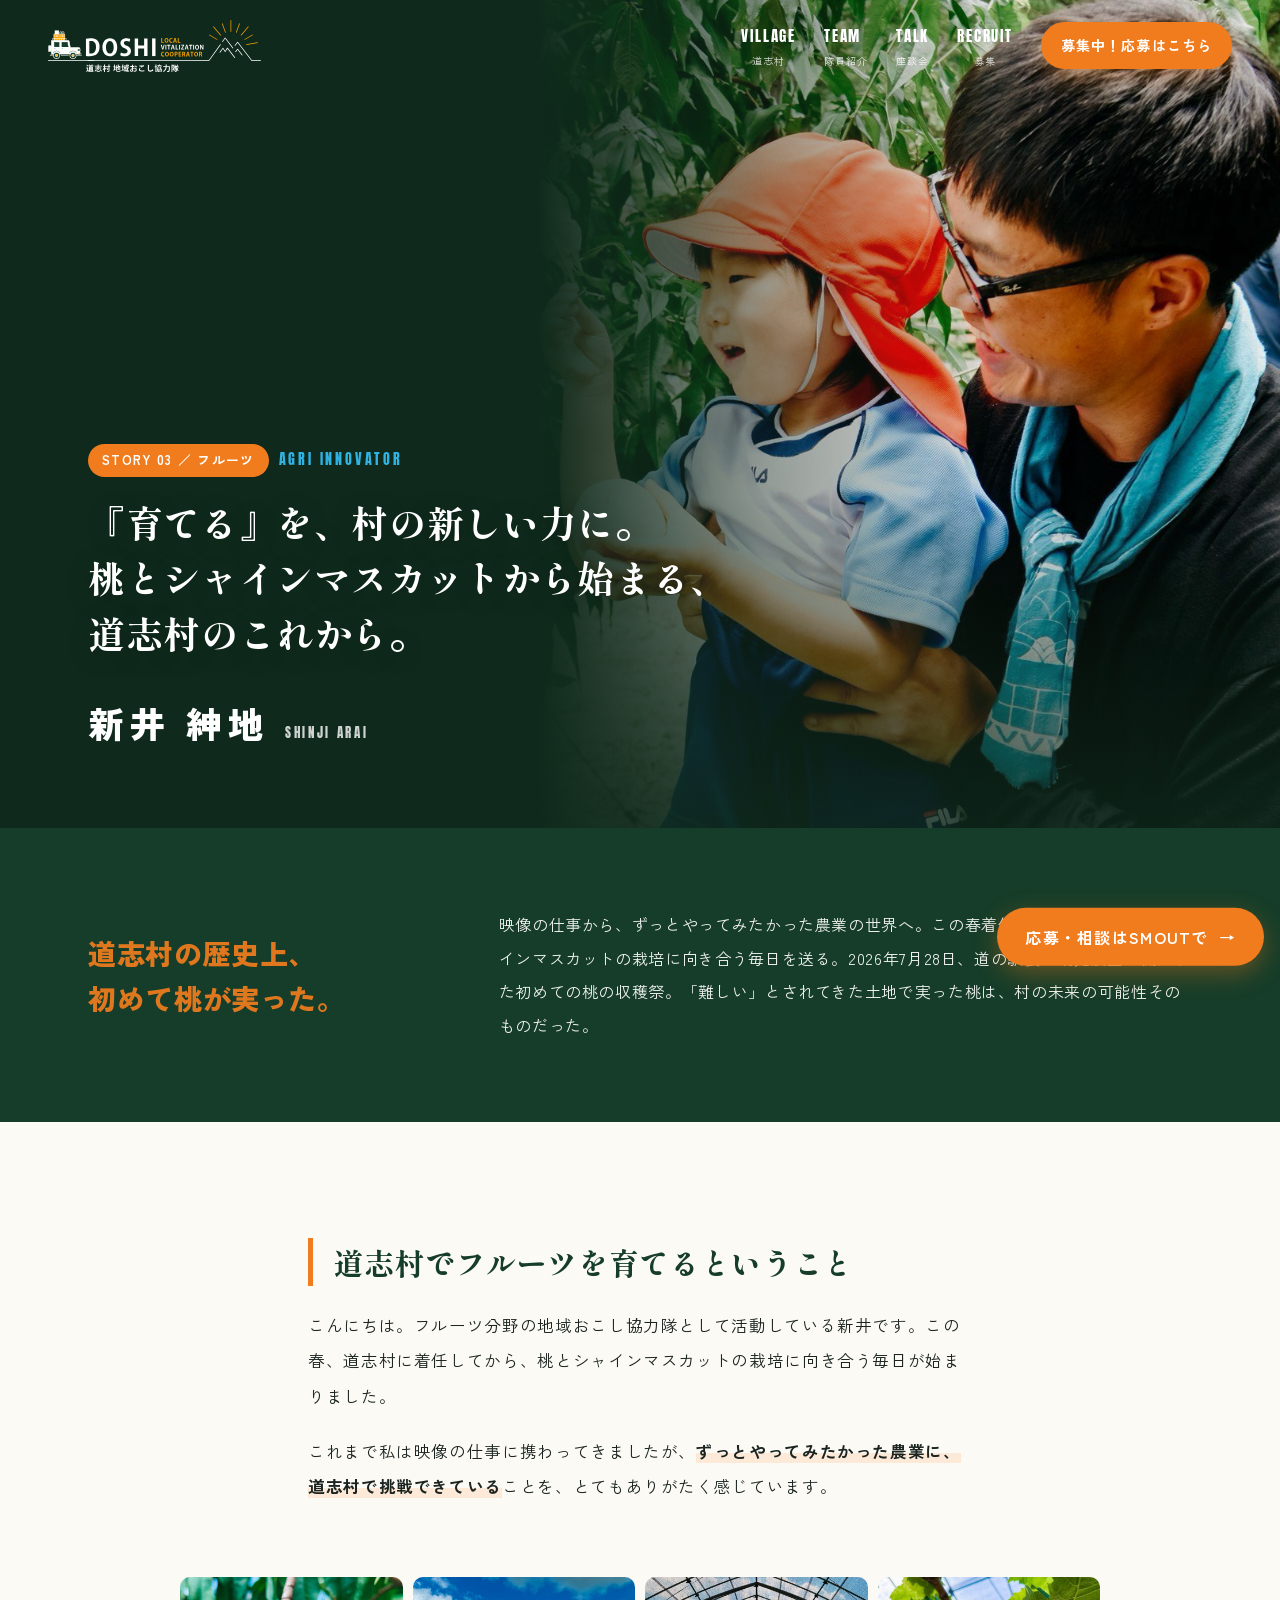
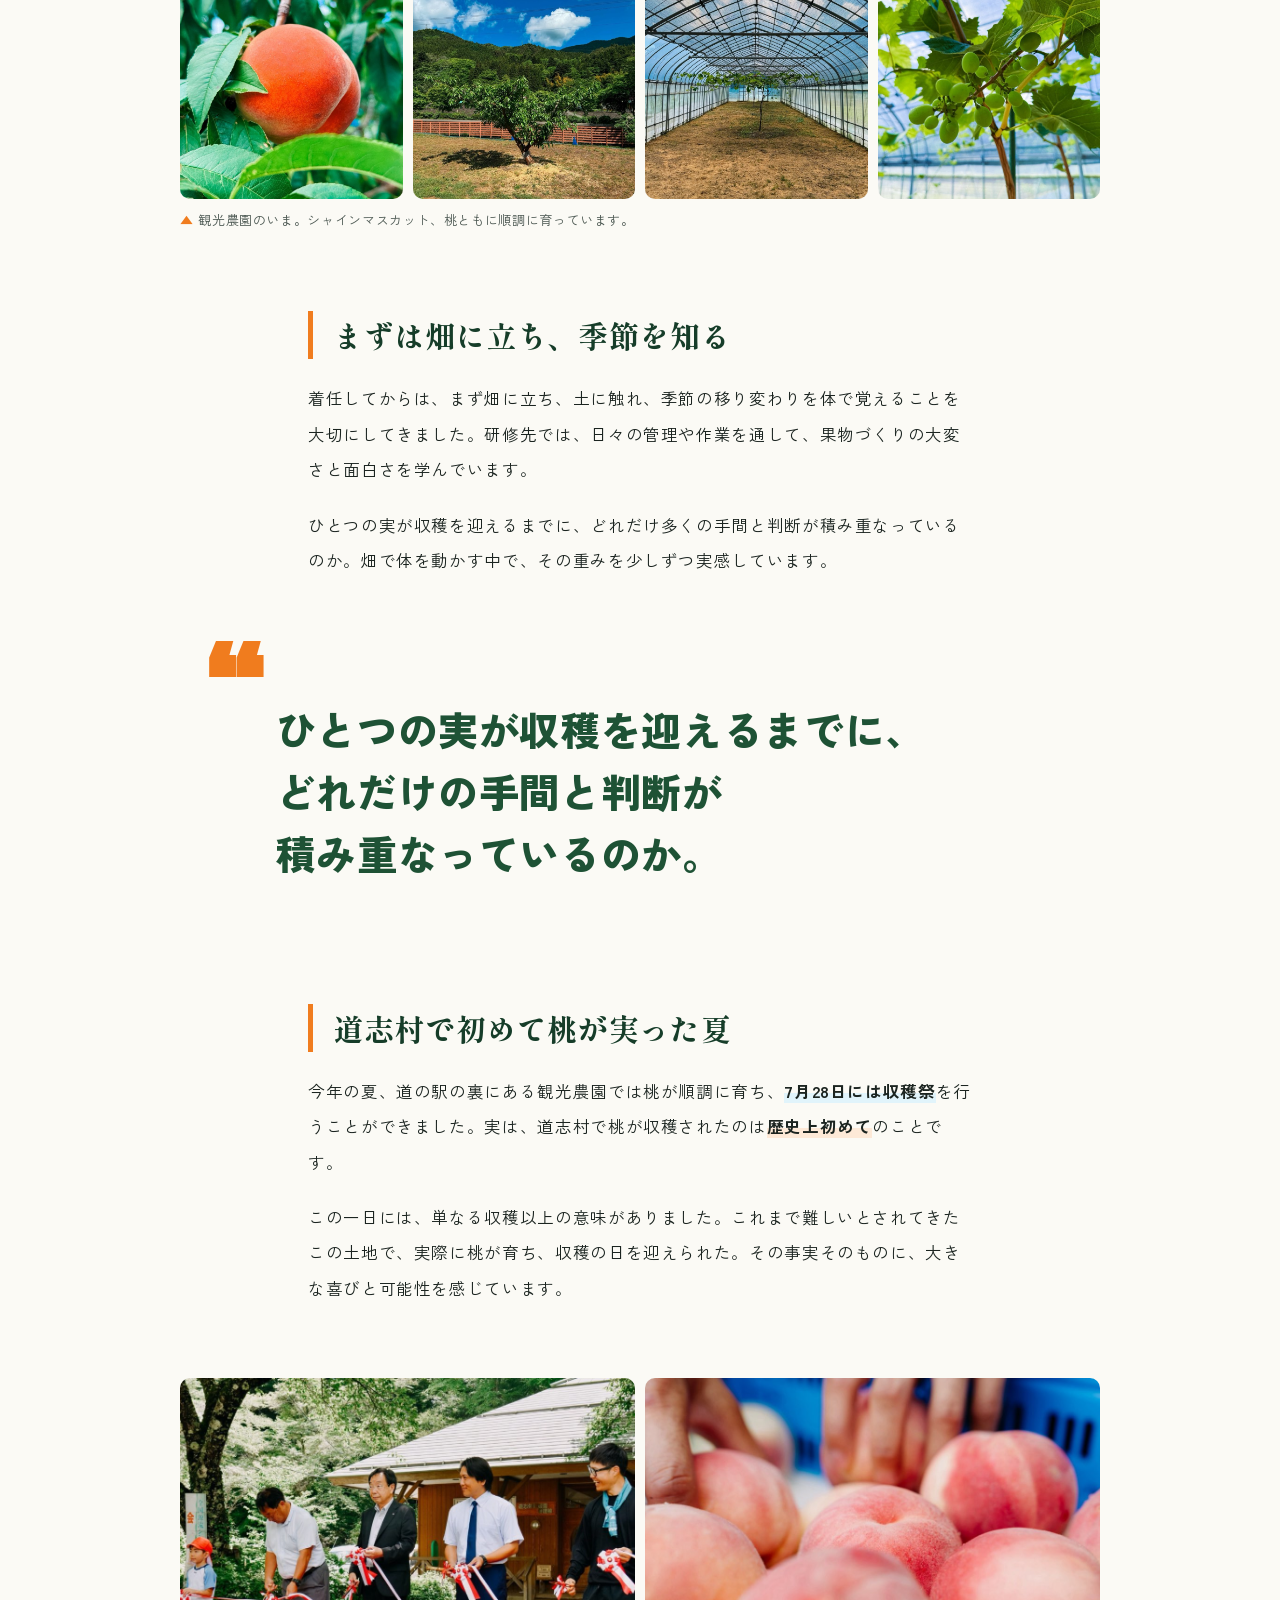
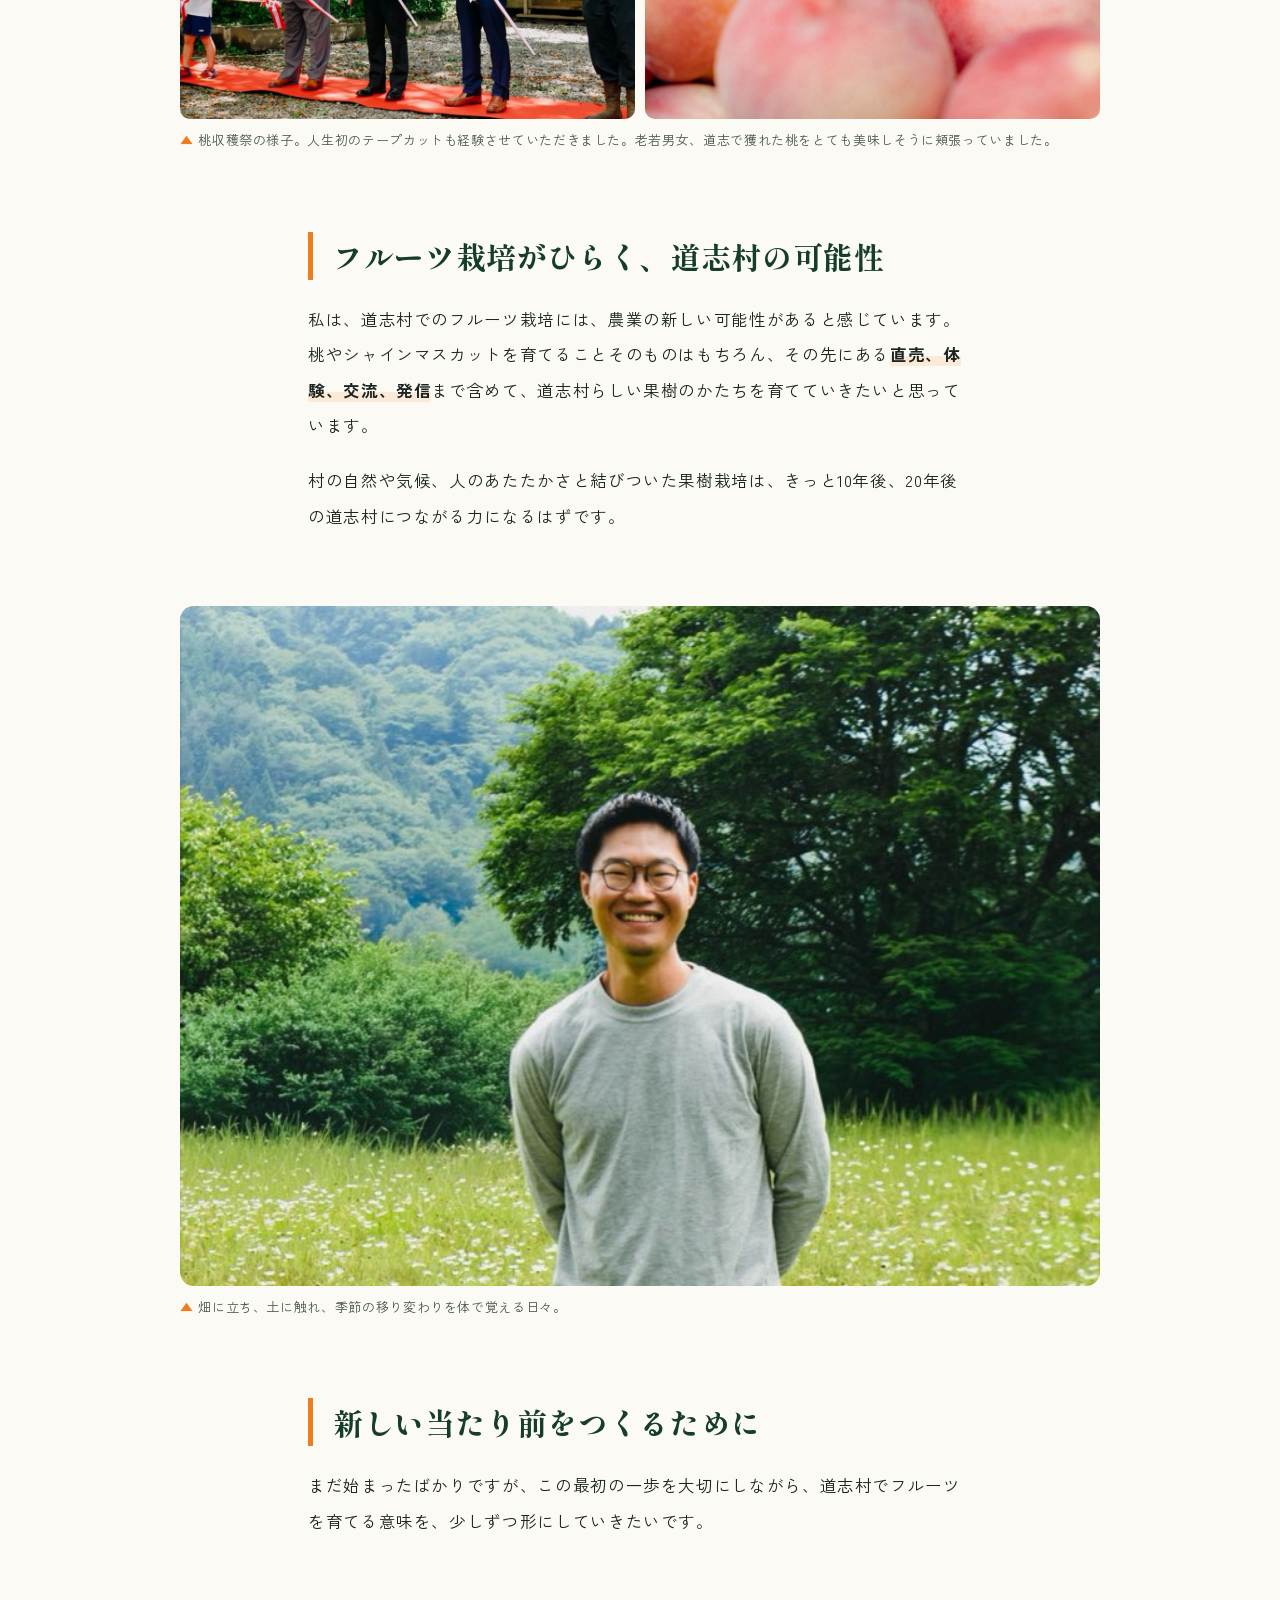
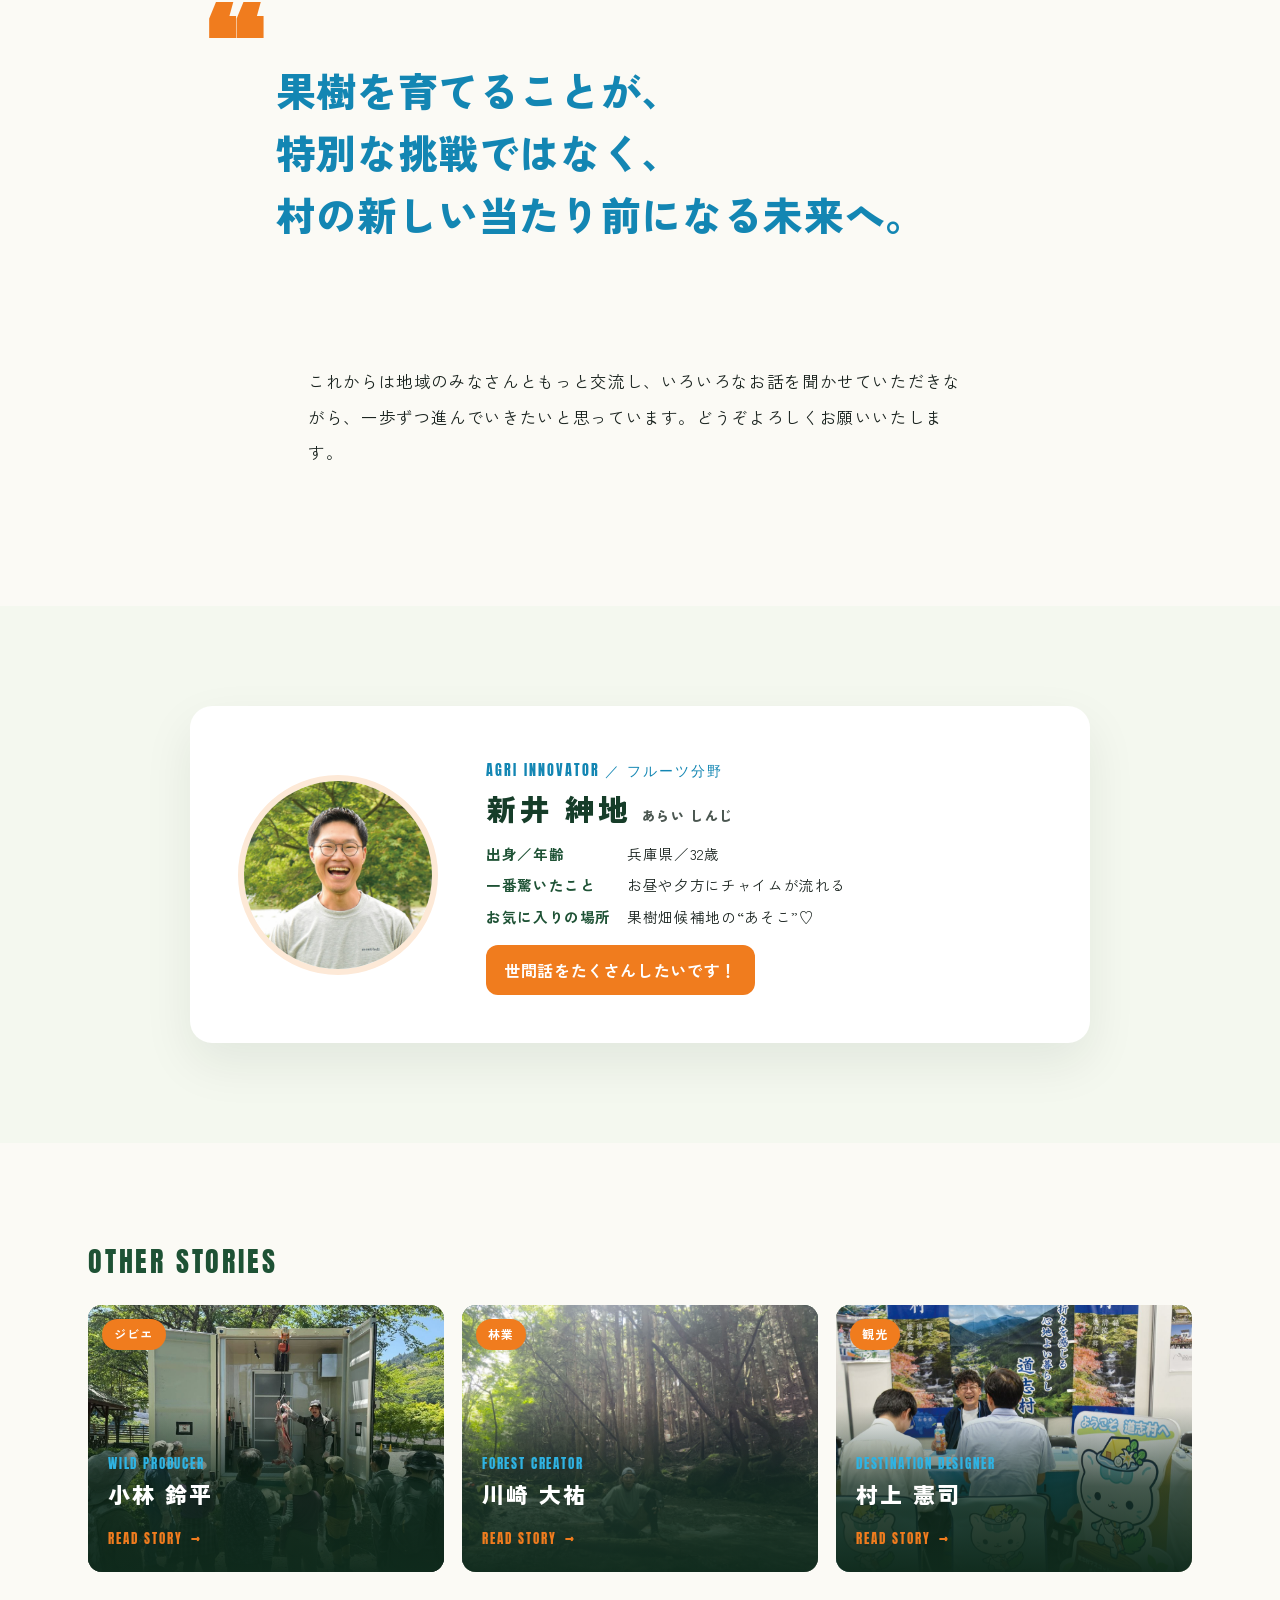
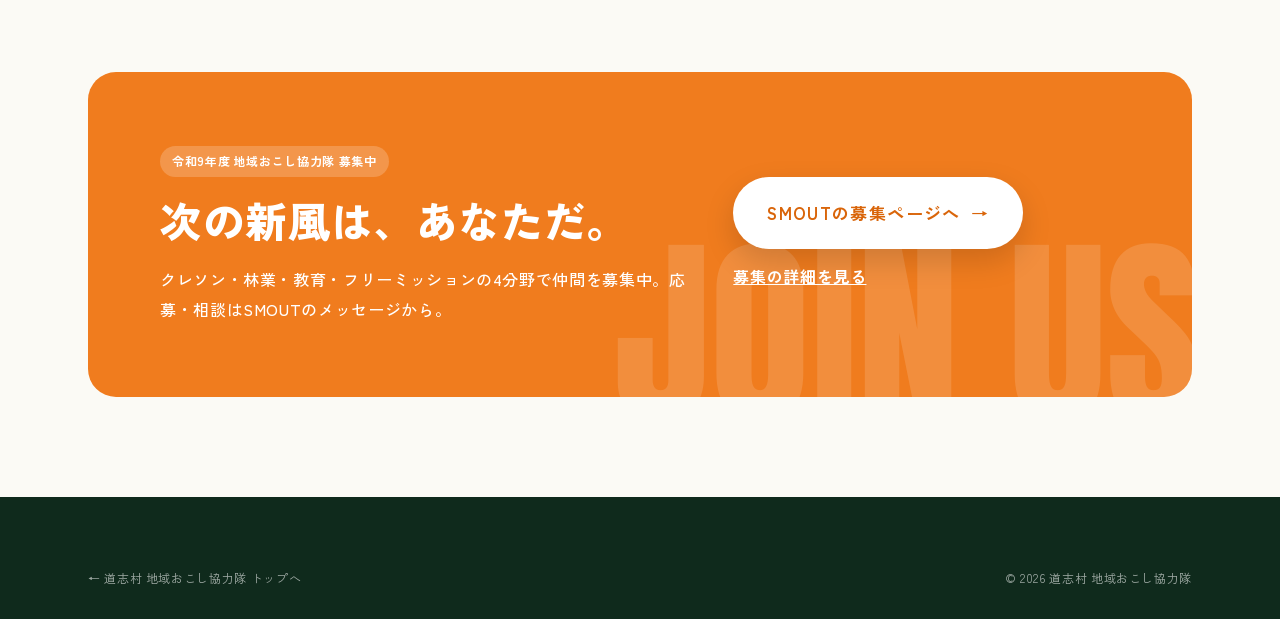
==== commit 81fe10ae: "見出し調整・TEAM統合・紋章ロゴ" ====
--- a/stories/arai.html
+++ b/stories/arai.html
@@ -12,7 +12,7 @@
 <link rel="preconnect" href="https://fonts.googleapis.com">
 <link rel="preconnect" href="https://fonts.gstatic.com" crossorigin>
 <link href="https://fonts.googleapis.com/css2?family=Anton&family=Dela+Gothic+One&family=Shippori+Mincho+B1:wght@700;800&family=Zen+Kaku+Gothic+New:wght@400;500;700;900&display=swap" rel="stylesheet">
-<link rel="stylesheet" href="../assets/css/style.css?v=24">
+<link rel="stylesheet" href="../assets/css/style.css?v=33">
 </head>
 <body>
 
@@ -23,7 +23,6 @@
   <nav class="nav" aria-label="メインメニュー">
     <a class="nav-link" href="../index.html#village">VILLAGE<small>道志村</small></a>
     <a class="nav-link" href="../index.html#team">TEAM<small>隊員紹介</small></a>
-    <a class="nav-link" href="../index.html#stories">STORIES<small>活動記事</small></a>
     <a class="nav-link" href="../index.html#talk">TALK<small>座談会</small></a>
     <a class="nav-link" href="../index.html#recruit">RECRUIT<small>募集</small></a>
     <a class="btn btn-orange btn-sm" href="https://smout.jp/plans/29653" target="_blank" rel="noopener">募集中！応募はこちら</a>
@@ -36,7 +35,7 @@
     <img src="../assets/img/ar-kid.jpg" alt="桃の収穫祭で園児を抱っこし、一緒に桃を収穫する新井紳地" style="object-position:100% 30%">
     <div class="container">
       <div class="a-cat"><span>STORY 03 ／ フルーツ</span><em>AGRI INNOVATOR</em></div>
-      <h1 class="a-title">『育てる』を、村の新しい力に。<br>桃とシャインマスカットから始まる、<br>道志村のこれから。</h1>
+      <h1 class="a-title fit"><span class="ph">『育てる』を、村の新しい力に。</span><br><span class="ph">桃とシャインマスカットから</span><span class="ph">始まる、</span><br class="pc"><span class="ph">道志村のこれから。</span></h1>
       <div class="a-name"><b>新井 紳地</b><small>SHINJI ARAI</small></div>
     </div>
   </section>
@@ -124,7 +123,7 @@
       <div class="a-next-grid">
         <a class="member" href="kobayashi.html"><div class="member-photo"><img loading="lazy" src="../assets/img/kb-tour.jpg" alt=""></div><span class="member-field">ジビエ</span><div class="member-info"><div class="member-role">WILD PRODUCER</div><h3 class="member-name" style="font-size:22px">小林 鈴平</h3><span class="member-more">READ STORY</span></div></a>
         <a class="member" href="kawasaki.html"><div class="member-photo"><img loading="lazy" src="../assets/img/kw-river.jpg" alt=""></div><span class="member-field">林業</span><div class="member-info"><div class="member-role">FOREST CREATOR</div><h3 class="member-name" style="font-size:22px">川崎 大祐</h3><span class="member-more">READ STORY</span></div></a>
-        <a class="member" href="murakami.html"><div class="member-photo"><img loading="lazy" src="../assets/img/mk-booth.jpg" alt=""></div><span class="member-field">観光・広報</span><div class="member-info"><div class="member-role">DESTINATION DESIGNER</div><h3 class="member-name" style="font-size:22px">村上 憲司</h3><span class="member-more">READ STORY</span></div></a>
+        <a class="member" href="murakami.html"><div class="member-photo"><img loading="lazy" src="../assets/img/mk-booth.jpg" alt=""></div><span class="member-field">観光</span><div class="member-info"><div class="member-role">DESTINATION DESIGNER</div><h3 class="member-name" style="font-size:22px">村上 憲司</h3><span class="member-more">READ STORY</span></div></a>
       </div>
       <div class="cta">
         <div>
--- a/assets/css/style.css
+++ b/assets/css/style.css
@@ -76,7 +76,7 @@
 .site-header.is-solid .logo-img { height: 44px; }
 .nav-open .site-header .logo-white { display: block; }
 .nav-open .site-header .logo-color { display: none; }
-.site-footer .logo-img { height: 64px; }
+.site-footer .logo-emblem { height: 130px; width: auto; }
 
 .nav { display: flex; align-items: center; gap: 28px; }
 .nav a.nav-link {
@@ -178,8 +178,8 @@
 .sec-title em { font-style: normal; color: var(--orange); }
 .sec-title .blue { color: var(--blue); }
 .sec-desc { margin-top: 18px; max-width: 720px; color: var(--ink-soft); font-size: 16px; }
-.section-dark .sec-desc, .team-section .sec-desc, .talk .sec-desc { color: rgba(255,255,255,.85); }
-.team-section .sec-label, .talk .sec-label { -webkit-text-stroke-color: rgba(111,164,90,.6); }
+.section-dark .sec-desc, .talk .sec-desc { color: rgba(255,255,255,.85); }
+.talk .sec-label { -webkit-text-stroke-color: rgba(111,164,90,.6); }
 
 /* reveal */
 .reveal { opacity: 0; transform: translateY(40px); transition: opacity 1s cubic-bezier(.2,.8,.2,1), transform 1s cubic-bezier(.2,.8,.2,1); }
@@ -214,7 +214,7 @@
 .charm::after { content: ""; position: absolute; inset: 0; background: linear-gradient(0deg, rgba(10,30,20,.9), rgba(10,30,20,0) 60%); z-index: -1; }
 .charm:hover img { transform: scale(1.08); }
 .charm-body { position: absolute; left: 0; right: 0; bottom: 0; padding: 22px; }
-.charm-no { font-family: var(--ff-en); color: var(--orange); letter-spacing: .1em; font-size: 14px; }
+.charm-no { font-family: var(--ff-en); color: var(--orange); letter-spacing: .1em; font-size: 14px; text-shadow: 0 1px 8px rgba(0,0,0,.7); }
 .charm h3 { font-family: var(--ff-heavy); font-weight: 900; font-size: 22px; margin: 4px 0 8px; }
 .charm p { font-size: 13px; line-height: 1.75; margin: 0; opacity: .9; }
 .charm.is-water .charm-no { color: var(--blue); }
@@ -227,8 +227,6 @@
 .about-program li b { font-family: var(--ff-en); color: var(--orange); font-size: 22px; line-height: 1; flex: none; width: 34px; }
 
 /* ---------- Team ---------- */
-.team-section { background: var(--green-900); color: var(--white); overflow: hidden; }
-.team-grid { display: grid; grid-template-columns: repeat(4, 1fr); gap: 18px; }
 .member {
   position: relative; border-radius: var(--radius); overflow: hidden; background: var(--green-800); color: var(--white); isolation: isolate; display: block;
   transition: transform .5s cubic-bezier(.2,.8,.2,1);
@@ -250,21 +248,7 @@
 .member-more { margin-top: 12px; display: inline-flex; gap: 8px; align-items: center; font-family: var(--ff-en); letter-spacing: .15em; font-size: 13px; color: var(--orange); }
 .member-more::after { content: "→"; transition: transform .3s; }
 .member:hover .member-more::after { transform: translateX(6px); }
-.team-band { margin-top: clamp(48px, 6vw, 80px); position: relative; border-radius: 20px; overflow: hidden; }
-.team-band img { width: 100%; aspect-ratio: 21/9; object-fit: cover; }
-.team-band figcaption { position: absolute; left: 0; bottom: 0; right: 0; padding: 28px; background: linear-gradient(0deg, rgba(15,42,28,.9), transparent); font-weight: 700; }
-
-/* ---------- Profiles (Meet the team table) ---------- */
-.profiles { margin-top: clamp(48px, 6vw, 80px); display: grid; grid-template-columns: repeat(2, 1fr); gap: 18px; }
-.profile-card { background: rgba(255,255,255,.05); border: 1px solid rgba(255,255,255,.12); border-radius: var(--radius); padding: 24px; display: grid; grid-template-columns: 80px 1fr; gap: 18px; align-items: start; }
-.profile-card img { width: 80px; height: 80px; border-radius: 50%; object-fit: cover; border: 3px solid var(--orange); }
-.profile-card h4 { font-size: 18px; letter-spacing: .1em; }
-.profile-card h4 span { font-size: 12px; font-weight: 400; opacity: .7; margin-left: 8px; }
-.profile-card dl { margin: 10px 0 0; display: grid; grid-template-columns: auto 1fr; gap: 4px 12px; font-size: 13px; line-height: 1.7; }
-.profile-card dt { color: var(--blue); font-weight: 700; white-space: nowrap; }
-.profile-card dd { margin: 0; opacity: .9; }
-.profile-card .bubble { grid-column: 1 / -1; background: var(--white); color: var(--green-800); border-radius: 12px; padding: 10px 16px; font-weight: 700; font-size: 14px; position: relative; margin-top: 4px; }
-.profile-card .bubble::before { content: ""; position: absolute; left: 30px; top: -8px; border: 8px solid transparent; border-top: 0; border-bottom-color: var(--white); }
+
 
 /* ---------- Stories ---------- */
 .stories { display: grid; gap: clamp(60px, 9vw, 120px); }
@@ -338,6 +322,17 @@
 .strip img { height: clamp(160px, 22vw, 280px); width: auto; aspect-ratio: 4/3; object-fit: cover; border-radius: 10px; flex: none; }
 .strip img.tall { aspect-ratio: 3/4; }
 
+/* ---------- Magazine (道志手帖) ---------- */
+.techo { display: grid; grid-template-columns: 1fr 1.5fr; gap: clamp(32px, 6vw, 80px); align-items: center; }
+.techo-cover { display: block; max-width: 380px; justify-self: center; transition: transform .4s; }
+.techo-cover img { width: 100%; border-radius: 6px; box-shadow: 0 24px 50px rgba(15,42,28,.28); }
+.techo-cover:hover { transform: translateY(-6px) rotate(-1deg); }
+.techo .sec-head { margin-bottom: 24px; }
+.techo .sec-label { font-size: clamp(44px, 7vw, 90px); }
+.techo-text p { color: var(--ink-soft); }
+.techo-actions { display: flex; flex-wrap: wrap; align-items: center; gap: 16px 28px; margin-top: 28px; }
+.techo-actions .btn small { font-weight: 500; font-size: 12px; opacity: .9; }
+
 /* ---------- Recruit ---------- */
 .recruit-hero { position: relative; color: var(--white); padding: clamp(100px, 14vw, 180px) 0 clamp(80px, 10vw, 120px); overflow: hidden; }
 .recruit-hero .bg { position: absolute; inset: 0; }
@@ -509,7 +504,7 @@
 
 /* ---------- Responsive ---------- */
 @media (max-width: 1080px) {
-  .charms, .team-grid, .fields { grid-template-columns: repeat(2, 1fr); }
+  .charms, .fields { grid-template-columns: repeat(2, 1fr); }
   .flow { grid-template-columns: 1fr; }
   .flow-step:not(:last-child)::after { right: auto; left: 50%; top: auto; bottom: -12px; transform: translateX(-50%); border: 8px solid transparent; border-top-color: var(--green-700); border-bottom: 0; }
   .flow-step.is-smout::after { border-top-color: var(--orange); }
@@ -522,14 +517,14 @@
   .nav a.nav-link { font-size: 26px; }
   .nav-open .nav { opacity: 1; pointer-events: auto; }
   .nav-toggle { display: block; z-index: 60; }
-  .nav-open .site-header { color: var(--white); background: transparent; box-shadow: none; }
+  /* ぼかし効果があると固定メニューがヘッダー内に閉じ込められるため、メニュー表示中は外す */
+  .nav-open .site-header { color: var(--white); background: transparent; box-shadow: none; -webkit-backdrop-filter: none; backdrop-filter: none; }
   .hero-roles, .hero-scroll { display: none; }
   .hero-eyebrow { font-size: 11px; }
   .concept, .about-program, .story, .journal, .persona, .conditions, .cta, .a-lead .container { grid-template-columns: 1fr; }
   .story:nth-child(even) .story-visual { order: 0; }
   .story-visual { margin-bottom: 30px; }
   .talk-cols, .events, .a-next-grid { grid-template-columns: 1fr; }
-  .profiles { grid-template-columns: 1fr; }
   .numbers { grid-template-columns: repeat(2, 1fr); }
   .footer-grid { grid-template-columns: 1fr; }
   .a-profile-card { grid-template-columns: 1fr; text-align: left; }
@@ -539,7 +534,7 @@
 }
 @media (max-width: 600px) {
   body { font-size: 15px; }
-  .charms, .team-grid, .fields { grid-template-columns: 1fr; }
+  .charms, .fields { grid-template-columns: 1fr; }
   .charm { aspect-ratio: 4/3; }
   .member-photo { aspect-ratio: 4/4.4; }
   .story-visual .sub { width: 38%; right: -6px; bottom: -24px; border-width: 4px; }
@@ -550,7 +545,6 @@
   .fact { grid-template-columns: 1fr; }
   .a-grid .g, .a-grid .g.g4 { grid-template-columns: repeat(2, 1fr); }
   .a-grid .g img.wide { grid-column: span 2; }
-  .team-band img { aspect-ratio: 4/3; }
   .cond-table th { width: 6em; }
   .btn-white { padding: 18px 24px; font-size: 15px; }
   .logo-img { height: 40px; }
@@ -573,3 +567,27 @@
   .a-hero > img[src*="ar-kid"] { object-position: 80% 30% !important; }
   .a-hero > img[src*="mk-drive"] { object-position: 88% 50% !important; height: 60%; -webkit-mask-image: linear-gradient(#000 65%, transparent); mask-image: linear-gradient(#000 65%, transparent); }
 }
+
+/* 記事タイトルのスマホ表示：文の途中の改行(br.pc)は外して自然に折り返す。
+   iPhone(Safari)は auto-phrase 非対応のため、言葉の途中で切れないよう .ph 単位で折り返す */
+@media (max-width: 600px) {
+  .a-title.fit { font-size: 5.9vw; font-feature-settings: "palt"; letter-spacing: .01em; }
+  .a-title.fit br.pc { display: none; }
+  .a-title.fit .ph { white-space: nowrap; }
+}
+
+/* br.pc はPCだけ、br.sp はスマホだけ改行する */
+br.sp { display: none; }
+@media (max-width: 600px) {
+  br.pc { display: none; }
+  br.sp { display: inline; }
+  .a-wrap .pull { margin-left: 0; margin-right: 0; padding-left: 0; }
+  .a-wrap .pull.fit { font-size: 5vw; letter-spacing: .02em; }
+  .a-wrap h2.fit { font-size: 5.4vw; }
+  .a-wrap h2.fit .ph { white-space: nowrap; }
+}
+
+@media (max-width: 900px) {
+  .techo { grid-template-columns: 1fr; }
+  .techo-cover { max-width: 240px; }
+}
